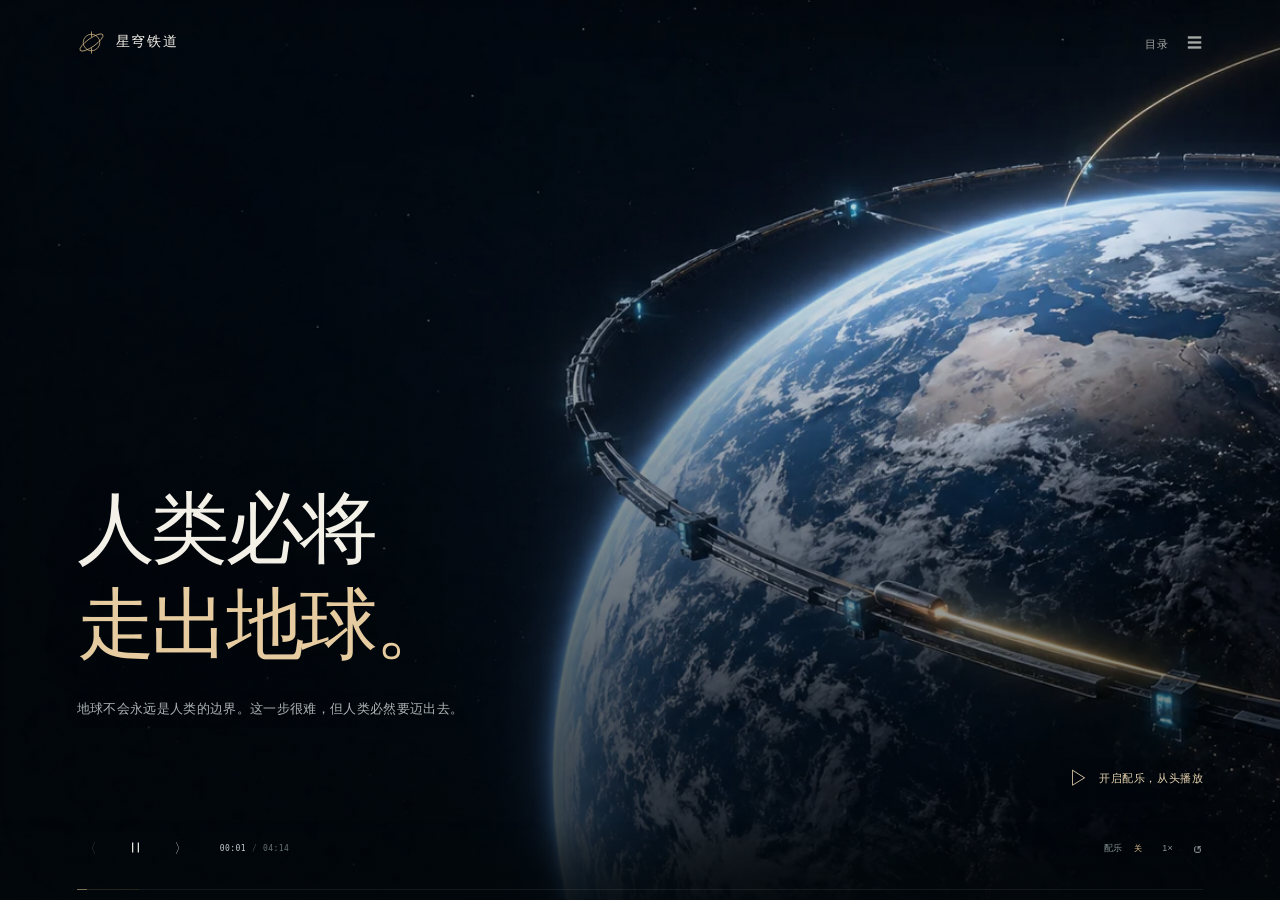
==== index.html @ 25dc505b "Publish Astral Rail 2222 cinematic presentation with synchronized score" ====
<!doctype html>
<html lang="zh-CN"><head>
<meta charset="UTF-8"><meta name="viewport" content="width=device-width,initial-scale=1.0,viewport-fit=cover"><meta name="theme-color" content="#03090f">
<meta name="description" content="星穹铁道，2222。自动播放的科幻融资路演：从文明的必然逻辑，到行星环轨、恒星港与地火干线。">
<meta property="og:title" content="星穹铁道 · 2222｜让星球成为车站"><meta property="og:image" content="assets/orbit-hero.webp">
<link rel="icon" type="image/svg+xml" href="assets/mark.svg"><link rel="stylesheet" href="cinema.css"><title>星穹铁道 · 2222 — 第一条路，总要由我们修起</title>
</head><body>
<canvas id="space" aria-hidden="true"></canvas>
<main id="film" aria-label="星穹铁道自动路演" tabindex="-1"><div id="scenes"></div><div id="diagram-stage" class="diagram-stage" aria-hidden="true"><canvas id="diagram"></canvas></div><div class="frame-vignette" aria-hidden="true"></div><div class="grain" aria-hidden="true"></div><div id="transition-flash" aria-hidden="true"></div><noscript><div class="noscript"><h1>人类必将走出地球。<br>接下来，必须修路。</h1><p>请启用JavaScript播放动态路演，或<a href="explore.html">进入探索版</a>。</p></div></noscript></main>
<header class="film-header"><a class="film-brand" href="#0" aria-label="重播星穹铁道路演"><svg viewBox="0 0 42 42" aria-hidden="true"><circle cx="21" cy="21" r="12"/><ellipse cx="21" cy="21" rx="20" ry="6" transform="rotate(-35 21 21)"/><path d="M21 5v8m0 16v8"/></svg><span>星穹铁道<small>ASTRAL RAIL INITIATIVE / 2222</small></span></a><div class="chapter-status"><span id="chapter-section">01 / 文明的必然</span><i></i><span id="scene-counter">01 / 18</span></div><div class="header-actions"><button id="chapters-open" aria-label="打开篇章目录" title="篇章目录">目录 <span>☰</span></button></div></header>
<aside class="scene-aside"><span id="scene-coordinate">EARTH / 2222</span><i></i><span>文明基础设施提案</span></aside>
<div id="playback-hint" class="playback-hint">自动播放中 <span>·</span> 空格暂停 <span>·</span> ← → 切换镜头</div>
<button id="music-start" class="music-start" aria-label="开启配乐并从头播放"><span aria-hidden="true">▷</span> 开启配乐，从头播放</button>
<footer class="player"><div id="film-timeline" class="film-timeline" role="group" aria-label="路演镜头进度"></div><div class="player-controls"><div class="transport-controls"><button id="previous" aria-label="上一幕" title="上一幕（←）">〈</button><button id="play-pause" aria-label="暂停" title="暂停（空格）"><svg viewBox="0 0 24 24" aria-hidden="true"><path d="M8 5v14M16 5v14"/></svg></button><button id="next" aria-label="下一幕" title="下一幕（→）">〉</button><span class="timecode"><b id="elapsed-time">00:00</b><i>/</i><span id="total-time">03:10</span></span></div><div class="player-title"><span id="scene-name">出发</span><small id="player-state">自动播放</small></div><div class="view-controls"><button id="sound-toggle" aria-pressed="false" aria-label="开启配乐">配乐 <span>关</span></button><button id="speed-toggle" aria-label="调整播放速度">1×</button><button id="replay" aria-label="从头播放" title="从头播放">↺</button></div></div></footer>
<dialog id="chapters-dialog" aria-labelledby="chapters-title"><div class="dialog-head"><span class="eyebrow">星穹铁道 · 2222</span><button class="close-dialog" data-close="chapters-dialog" aria-label="关闭篇章目录">×</button></div><h2 id="chapters-title">下一站，群星。</h2><div class="menu-utilities"><a href="principle.html" id="principle-link">原理演示 ↗</a><a href="explore.html" id="explore-link">项目与收益模型 ↗</a><button id="fullscreen" aria-label="全屏播放">全屏 ⛶</button></div><div id="chapter-grid"></div><p class="music-credit">配乐：<a href="https://www.scottbuckley.com.au/library/the-climb/" target="_blank" rel="noopener">The Climb — Scott Buckley</a><br>Released under <a href="https://creativecommons.org/licenses/by/4.0/" target="_blank" rel="noopener">CC-BY 4.0</a> · <a href="https://www.scottbuckley.com.au" target="_blank" rel="noopener">www.scottbuckley.com.au</a><br>为本片剪辑，含段落衔接、音量调整与淡入淡出。</p><p class="dialog-foot">空格暂停 · ← → 切幕 · 手机左右滑动</p></dialog>
<dialog id="invest-dialog" aria-labelledby="invest-title"><div class="dialog-head"><span class="eyebrow">EARTH—MARS / CAPITAL PROPOSAL</span><button class="close-dialog" data-close="invest-dialog" aria-label="关闭投资提案">×</button></div><h2 id="invest-title">一起修建<br>第一条地火干线。</h2><p>首轮1,200亿信用点，用于能量循环验证、可靠捕获与首段工程。这笔资金将推动第一条行星际铁路开工。</p><form id="invest-form"><label for="investor-name">投资方 / 产业伙伴</label><input id="investor-name" maxlength="60" placeholder="群星建设联合体" required><label for="investment-amount">拟参与金额 · 亿信用点</label><input id="investment-amount" type="number" min="1" max="1200" step="1" value="100" required><p class="share-note" id="investment-share">占首轮融资目标8.33%</p><button class="gold-button" type="submit">生成并下载投资提案 <span>↓</span></button><small id="proposal-status" role="status">提案由你保存，建设权益与出资安排留待共同商定。</small></form></dialog>
<p id="toast" class="toast" role="status"></p><script type="module" src="cinema.js"></script>
</body></html>
---- cinema.css ----
@charset "UTF-8";
:root{--black:#03090f;--white:#f4f1e8;--gold:#e6bd70;--cyan:#74e4eb;--muted:#a3b5c0;--safe:clamp(26px,6vw,100px);font-family:"Microsoft YaHei","PingFang SC","Noto Sans SC",sans-serif;color-scheme:dark;font-synthesis:none}*{box-sizing:border-box}html,body{margin:0;width:100%;height:100%;overflow:hidden;background:var(--black);color:var(--white)}body{overscroll-behavior:none}button,input{font:inherit}button,a{touch-action:manipulation;-webkit-tap-highlight-color:transparent}button{border:0;cursor:pointer;color:inherit}a{color:inherit;text-decoration:none}button:focus-visible,a:focus-visible,input:focus-visible{outline:2px solid var(--cyan);outline-offset:5px}button:disabled{opacity:.3;cursor:default}h1,h2,h3,p{margin:0}#film{position:fixed;inset:0;overflow:hidden;outline:none}#space{position:fixed;inset:0;width:100%;height:100%;z-index:0}
.scene{position:absolute;inset:0;overflow:hidden;opacity:0;visibility:hidden;transform:scale(1.025);filter:blur(6px);transition:opacity .85s ease,transform 1.2s cubic-bezier(.16,1,.3,1),filter .85s ease;isolation:isolate}.scene.active{opacity:1;visibility:visible;transform:none;filter:none;z-index:2}.scene.leaving{visibility:visible;opacity:0;transform:scale(.975);filter:blur(5px);z-index:1}.scene-bg{position:absolute;inset:-5%;width:110%;height:110%;object-fit:cover;object-position:var(--focus,center);transform:scale(calc(1.04 + var(--p,0)*.12)) translateX(calc(var(--p,0)*var(--pan,-2%)));z-index:-4;filter:brightness(var(--brightness,.85)) saturate(.85)}.scene-shade{position:absolute;inset:0;z-index:-3;background:linear-gradient(90deg,#03090ff0 0%,#03090fb8 33%,#03090f18 72%),linear-gradient(0deg,#03090ff2 0%,transparent 30%,transparent 65%,#03090fa0 100%)}.scene.centered .scene-shade{background:radial-gradient(ellipse at 50% 45%,#03090f66,#03090fe8)}.scene.technical .scene-shade{background:linear-gradient(90deg,#03090ffa 0%,#03090fdc 36%,#03090f88 75%),linear-gradient(0deg,#03090f 5%,transparent 40%)}.scene-content{position:absolute;left:var(--safe);right:var(--safe);top:50%;transform:translateY(-51%);z-index:3;max-width:1250px;pointer-events:none}.scene-content button,.scene-content a{pointer-events:auto}.scene .eyebrow{font-size:clamp(9px,.85vw,12px);letter-spacing:.2em;color:var(--gold);font-weight:600;display:flex;align-items:center;gap:12px;margin-bottom:28px}.eyebrow:before{content:"";width:26px;height:1px;background:var(--gold);display:inline-block}.scene h1{font-size:clamp(50px,6.7vw,108px);line-height:1.18;letter-spacing:-.06em;font-weight:650;text-shadow:0 4px 45px #0003}.scene h1 .line{display:block;transform:translateY(32px);opacity:0}.scene h1 em{font-style:normal;color:var(--gold)}.scene.active h1 .line{animation:line-in 1s cubic-bezier(.16,1,.3,1) both;animation-delay:calc(var(--i,0)*.19s + .12s)}.scene.active .eyebrow{animation:fade-in 1s ease both}.scene .body-copy{font-size:clamp(13px,1.25vw,18px);color:#c0cdd5;line-height:1.95;margin-top:28px;max-width:660px;opacity:0;transform:translateY(16px)}.scene.active .body-copy{animation:line-in 1s ease .55s both}.scene .scene-caption{position:absolute;left:var(--safe);bottom:160px;font-size:12px;line-height:1.8;color:#9cabb6;z-index:3;max-width:750px;letter-spacing:.02em}.scene.active .scene-caption{animation:fade-in 1s ease .9s both}.scene-caption strong{color:var(--gold);font-weight:500}.scene-large-index{position:absolute;right:var(--safe);top:44%;font:300 clamp(160px,25vw,390px)/1 Arial,sans-serif;letter-spacing:-.08em;color:#bce4e808;z-index:-1}.scene.centered .scene-content{max-width:none;text-align:center}.scene.centered .eyebrow{justify-content:center}.scene.centered .body-copy{margin-left:auto;margin-right:auto}.scene.centered .scene-caption{left:var(--safe);right:var(--safe);text-align:center;max-width:none}.scene.centered h1{font-size:clamp(45px,6.2vw,94px)}.scene.technical h1{font-size:clamp(42px,4.8vw,76px)}.scene.technical .scene-content{max-width:49%;top:46%}.scene.technical .body-copy{max-width:470px;font-size:clamp(12px,1.05vw,15px)}.scene.technical .scene-caption{max-width:43%;font-size:10px;bottom:170px}.scene.transport .scene-content{top:24%;transform:translateY(-30%);max-width:100%}.scene.transport h1{font-size:clamp(34px,4.4vw,66px)}.scene.transport .body-copy{margin-top:16px;font-size:13px}.scene.transport .scene-caption{bottom:150px;left:auto;right:var(--safe);font-size:10px;max-width:500px;text-align:right}
.diagram-stage{position:absolute;left:45%;top:18%;width:53%;height:66%;z-index:5;pointer-events:none;opacity:0;transition:opacity .7s}.diagram-stage.visible{opacity:1}.diagram-stage.transport-stage{left:8%;top:34%;width:84%;height:48%}.diagram-stage.network-stage{left:46%;top:22%;width:49%;height:57%}.diagram-stage canvas{width:100%;height:100%;display:block}.frame-vignette{position:absolute;inset:0;pointer-events:none;box-shadow:inset 0 0 160px 30px #01060b90;z-index:7}.grain{position:absolute;inset:-100%;width:300%;height:300%;opacity:.025;pointer-events:none;z-index:8;background-image:url("data:image/svg+xml,%3Csvg viewBox='0 0 160 160' xmlns='http://www.w3.org/2000/svg'%3E%3Cfilter id='n'%3E%3CfeTurbulence type='fractalNoise' baseFrequency='.9' numOctaves='3' stitchTiles='stitch'/%3E%3C/filter%3E%3Cpath filter='url(%23n)' opacity='.6' d='M0 0h160v160H0z'/%3E%3C/svg%3E");animation:grain-shift .35s steps(3) infinite}#transition-flash{position:absolute;inset:0;pointer-events:none;z-index:9;background:linear-gradient(110deg,transparent 30%,#7cdde90c 49%,#eac67d18 50%,transparent 68%);opacity:0}#transition-flash.flash{animation:sweep 1.1s ease-out}
.film-header{position:fixed;left:0;right:0;top:0;height:104px;padding:0 var(--safe);display:flex;justify-content:space-between;align-items:center;z-index:30;gap:30px;background:linear-gradient(#02070bb8,transparent)}.film-brand{display:flex;align-items:center;gap:13px;white-space:nowrap;letter-spacing:.18em;font-size:18px;font-weight:600}.film-brand svg{width:36px;height:36px;stroke:var(--gold);fill:none;stroke-width:1.2}.film-brand small{display:block;font-size:7px;font-weight:400;color:var(--muted);letter-spacing:.15em;margin-top:4px}.chapter-status{display:flex;gap:18px;align-items:center;font-size:9px;letter-spacing:.14em;color:var(--muted)}.chapter-status i{height:3px;width:3px;background:var(--gold);border-radius:50%}.chapter-status span:last-child{font-family:monospace;color:var(--gold);font-size:11px}.header-actions{display:flex;gap:18px;align-items:center}.header-actions a{font-size:10px;letter-spacing:.1em;color:#afc1cd;padding:10px 0}.header-actions a span{margin-left:10px;color:var(--gold)}.header-actions button{background:none;color:var(--muted);padding:7px;font-size:23px;line-height:1}.header-actions button:hover{color:var(--gold)}.scene-aside{position:fixed;right:27px;top:50%;transform:translateY(-50%);writing-mode:vertical-rl;display:flex;align-items:center;gap:18px;font-size:8px;letter-spacing:.2em;color:#6c8392;z-index:20}.scene-aside i{height:38px;width:1px;background:#395364}.playback-hint{position:fixed;bottom:145px;left:var(--safe);font-size:9px;letter-spacing:.08em;color:#8da0ae;z-index:20;transition:opacity .8s;pointer-events:none}.playback-hint span{padding:0 10px;color:#4a6374}.playback-hint.hide{opacity:0}.player{position:fixed;z-index:30;bottom:0;left:0;right:0;padding:42px var(--safe) 24px;background:linear-gradient(transparent,#02070bf5 45%)}.film-timeline{display:flex;gap:5px;height:18px;align-items:center}.film-timeline button{height:18px;padding:8px 0;flex:1;min-width:0;background:none;position:relative}.film-timeline button:before{content:"";position:absolute;height:2px;background:#6882903d;left:0;right:0;top:8px}.film-timeline button i{position:absolute;left:0;top:8px;height:2px;background:var(--gold);width:var(--fill,0%);box-shadow:0 0 8px #dfb86d20}.film-timeline button:hover:before{height:4px;top:7px;background:#dfb86d50}.film-timeline button[aria-current=true]:before{background:#dfb86d50}.player-controls{display:grid;grid-template-columns:1fr 1fr 1fr;align-items:center;gap:30px;margin-top:13px;min-height:36px}.transport-controls{display:flex;align-items:center;gap:18px}.transport-controls button{padding:5px;background:none;font-size:17px;font-weight:300;color:var(--muted);line-height:1}.transport-controls button:hover{color:var(--gold)}#play-pause{color:var(--white)}#play-pause svg{height:21px;width:21px;fill:none;stroke:currentColor;stroke-width:2.7}.timecode{font-size:10px;font-family:monospace;font-variant-numeric:tabular-nums;white-space:nowrap;letter-spacing:.05em;color:#738c9c;margin-left:7px}.timecode b{color:#c5d0d6;font-weight:400}.timecode i{font-style:normal;margin:0 10px;opacity:.6}.player-title{text-align:center;font-size:11px;letter-spacing:.08em;color:var(--white)}.player-title small{display:inline-block;margin-left:12px;color:var(--gold);font-size:8px;letter-spacing:.05em}.view-controls{display:flex;gap:22px;justify-content:flex-end;align-items:center}.view-controls button{font-size:10px;white-space:nowrap;background:none;color:#8fa5b3;padding:7px 0;letter-spacing:.05em}.view-controls button:hover{color:var(--gold)}#sound-toggle span{font-size:9px;color:var(--gold);margin-left:8px}#replay{font-size:21px;line-height:1;padding:0}
.metrics{display:flex;gap:50px;margin-top:40px;opacity:0}.scene.active .metrics{animation:line-in 1s ease .8s both}.metric{border-left:1px solid #b8d2dd35;padding-left:20px;min-width:125px}.metric strong{font:400 clamp(32px,4.5vw,65px)/1.2 Arial,sans-serif;letter-spacing:-.04em;color:var(--gold);white-space:nowrap}.metric strong small{font:400 12px "Microsoft YaHei",sans-serif;letter-spacing:0;color:var(--muted);margin-left:7px}.metric>span{font-size:10px;color:#a5b8c3;display:block;margin-top:12px;letter-spacing:.03em}.scene.centered .metrics{justify-content:center}.scene.financial .scene-content{top:39%;max-width:100%}.scene.financial h1{font-size:clamp(40px,5vw,76px)}.scene.financial .metrics{margin-top:38px}.scene.financial .metric strong{font-size:clamp(38px,5.2vw,78px)}.cash-chart{position:absolute;bottom:160px;right:var(--safe);left:var(--safe);height:24%;z-index:2;opacity:.8;pointer-events:none}.cash-chart svg{height:100%;width:100%;overflow:visible}.cash-trace{stroke-dasharray:2000;stroke-dashoffset:calc(2000*(1 - var(--chart-p,0)))}.funding-bars{position:absolute;top:32%;right:var(--safe);width:34%;z-index:3;display:grid;gap:26px}.funding-row{font-size:11px;color:#acc0cc;display:grid;grid-template-columns:1fr auto;gap:10px}.funding-row b{font-weight:400;color:var(--gold)}.funding-row i{grid-column:1/-1;height:3px;background:#b7cbd118;position:relative}.funding-row i:after{content:"";position:absolute;left:0;top:0;height:3px;width:calc(var(--allocation)*var(--bar-p,0)*2.5);background:linear-gradient(90deg,#9b824f,var(--gold));max-width:100%}.scene.capital .scene-content{max-width:53%}.scene.capital h1{font-size:clamp(36px,4.5vw,69px)}.scene.capital .metrics{gap:25px}.scene.capital .metric strong{font-size:44px}.scene.capital .metric{min-width:0;padding-left:15px}.scene.capital .metric>span{font-size:9px}.gold-button{display:inline-flex;align-items:center;justify-content:space-between;gap:50px;min-height:54px;padding:16px 24px;background:var(--gold);color:#101820;font-size:13px;font-weight:600;letter-spacing:.05em;border:1px solid var(--gold);transition:background .2s,transform .2s}.gold-button:hover{background:#f0d296;transform:translateY(-2px)}.gold-button span{font-size:20px}.scene.investment .scene-content{top:47%;max-width:100%}.scene.investment h1{font-size:clamp(45px,5.7vw,88px)}.scene.investment .metrics{margin:30px 0;gap:42px}.scene.investment .metric strong{font-size:44px}.scene.investment .body-copy{font-size:15px}.scene.investment .gold-button{margin-top:5px}.secondary-link{display:inline-block;margin-left:25px;font-size:11px;color:#a4bdcc;border-bottom:1px solid #a4bdcc50;padding-bottom:4px;pointer-events:auto}
.flow-line{display:flex;align-items:center;gap:25px;margin-top:35px;opacity:0}.scene.active .flow-line{animation:line-in .9s ease .8s both}.flow-line span{font-size:12px;letter-spacing:.08em;padding:12px 20px;border:1px solid #b3d3de2c;background:#0a1c2980;color:#cbd9df}.flow-line i{font-style:normal;color:var(--gold);font-size:20px}.speed-bands{position:absolute;right:var(--safe);top:28%;display:grid;gap:20px;z-index:4;width:33%}.speed-band{padding:20px;border-top:1px solid #8cb2be40;background:linear-gradient(90deg,#122a3c88,transparent);font:20px monospace;color:#7b99ab;transition:color .4s,border-color .4s;position:relative;overflow:hidden}.speed-band.active{color:var(--gold);border-color:var(--gold)}.speed-band small{font:9px "Microsoft YaHei",sans-serif;display:block;margin-top:8px;letter-spacing:.08em}.speed-band i{position:absolute;left:-80px;bottom:0;height:2px;width:70px;background:var(--gold);box-shadow:0 0 15px var(--gold)}.speed-band.active i{animation:band-cargo 1.5s linear infinite}.travel-profile{display:flex;gap:0;margin-top:35px;max-width:850px}.travel-profile div{padding:18px 35px 18px 0;border-top:1px solid #b7d4e238;flex:1}.travel-profile b{font:34px Arial,sans-serif;color:var(--gold);font-weight:400}.travel-profile span{font-size:11px;color:#9fb6c6;display:block;margin-top:9px}.scene.message .scene-content{max-width:1100px}.scene.message h1{font-size:clamp(44px,5.8vw,90px);line-height:1.4}.signal-indicator{position:absolute;right:var(--safe);top:24%;width:300px;height:300px;z-index:2;opacity:.45}.signal-indicator i{position:absolute;border:1px solid #74e4eb88;border-radius:50%;inset:0;animation:signal-ring 5s linear infinite}.signal-indicator i:nth-child(2){animation-delay:-1.6s}.signal-indicator i:nth-child(3){animation-delay:-3.3s}.signal-indicator span{position:absolute;left:50%;top:50%;transform:translate(-50%,-50%);font:10px monospace;letter-spacing:.15em;color:var(--cyan)}.scene.network .metrics{gap:25px}.scene.network .metric strong{font-size:42px}.fleet{position:absolute;left:54%;right:8%;top:30%;height:38%;z-index:2;perspective:600px;transform:rotate(-12deg)}.fleet i{position:absolute;left:-20%;top:calc(var(--row)*20%);width:100%;height:1px;background:linear-gradient(90deg,transparent,#74e4eb50,transparent)}.fleet i:after{content:"";position:absolute;width:24px;height:8px;background:#dfb86d;box-shadow:0 0 25px #dfb86d55;top:-4px;animation:fleet-flow calc(4s + var(--row)*.4s) linear infinite;animation-delay:calc(var(--row)*-.8s)}.big-word{position:absolute;right:var(--safe);bottom:22%;font-size:clamp(50px,9vw,150px);font-weight:500;color:#dfb86d10;line-height:1;letter-spacing:-.05em}.scene.energy .metrics{gap:35px}.scene.energy .metric strong{font-size:40px}.scene.energy .metric{min-width:0}.energy-bottom{margin-top:30px;font-size:11px;color:#9fb7c5;line-height:1.8}.energy-bottom b{color:var(--gold);font-weight:500}
dialog{width:min(760px,calc(100% - 40px));padding:36px 40px 30px;background:#0a1724f5;color:var(--white);border:1px solid #61706050;box-shadow:0 20px 120px #0007;max-height:calc(100svh - 60px);overflow:auto}dialog::backdrop{background:#01060ce0;backdrop-filter:blur(15px)}.dialog-head{display:flex;align-items:center;justify-content:space-between;gap:20px}.dialog-head .eyebrow{font-size:10px;letter-spacing:.14em;color:var(--gold)}.close-dialog{font-size:28px;font-weight:200;color:var(--muted);background:none;padding:0 6px;line-height:1}dialog h2{font-size:36px;line-height:1.45;font-weight:500;letter-spacing:-.04em;margin:22px 0 25px}#chapter-grid{display:grid;grid-template-columns:1fr 1fr;gap:7px}#chapter-grid button{text-align:left;background:#0e233280;border:1px solid #2c465533;padding:15px 16px;font-size:12px;display:flex;gap:15px;align-items:center;letter-spacing:.02em}#chapter-grid button span{font:10px monospace;color:var(--gold)}#chapter-grid button.active{border-color:var(--gold)}#chapter-grid button:hover{background:#dfb86d15}.dialog-foot{font-size:10px;color:#7e98a9;margin-top:22px}#invest-dialog{max-width:540px}#invest-dialog>p{font-size:13px;color:var(--muted);line-height:1.9}#invest-dialog label{display:block;font-size:11px;color:var(--muted);margin:22px 0 8px}#invest-dialog input{display:block;width:100%;padding:13px 14px;background:#07111b;border:1px solid #26414f;color:var(--white);font-size:14px;border-radius:0}#invest-dialog .share-note{font-size:10px;color:var(--gold);margin:10px 0 25px}#invest-dialog .gold-button{width:100%;margin-bottom:15px}#proposal-status{font-size:10px;color:var(--muted);display:block;text-align:center;line-height:1.8}.toast{position:fixed;left:50%;bottom:135px;transform:translate(-50%,15px);background:#e6bd70;color:#07121d;padding:12px 25px;font-size:12px;opacity:0;pointer-events:none;z-index:50;transition:.3s;max-width:90%;text-align:center}.toast.visible{opacity:1;transform:translate(-50%,0)}.paused .scene *,.paused .grain{animation-play-state:paused!important}.noscript{padding:200px 8vw;line-height:1.8}.noscript h1{font-size:50px}.noscript p{margin-top:30px}.noscript a{color:var(--gold)}
#film{overflow:clip}#scenes{position:absolute;inset:0;overflow:clip}
@keyframes line-in{from{opacity:0;transform:translateY(32px);filter:blur(5px)}to{opacity:1;transform:translateY(0);filter:none}}@keyframes fade-in{from{opacity:0}to{opacity:1}}@keyframes sweep{0%{opacity:0;transform:translateX(-50%)}30%{opacity:1}100%{opacity:0;transform:translateX(50%)}}@keyframes grain-shift{0%{transform:translate(0)}25%{transform:translate(2%,-3%)}50%{transform:translate(-2%,2%)}75%{transform:translate(3%,1%)}}@keyframes band-cargo{from{left:-80px}to{left:100%}}@keyframes signal-ring{0%{transform:scale(.05);opacity:0}20%{opacity:.8}100%{transform:scale(1.2);opacity:0}}@keyframes fleet-flow{from{left:0}to{left:110%}}
@media(max-width:1100px){.chapter-status{display:none}.film-header{height:85px}.scene h1{font-size:70px}.scene.technical h1{font-size:53px}.scene .body-copy{font-size:14px}.metrics{gap:25px}.metric{min-width:90px;padding-left:14px}.metric strong{font-size:45px}.metric>span{font-size:9px}.metric strong small{font-size:10px}.scene.capital .metrics{gap:20px}.scene.capital .metric strong{font-size:34px}.funding-bars{width:32%}.scene.financial .metric strong{font-size:55px}.player-controls{grid-template-columns:1.2fr .7fr 1fr;gap:20px}.player-title{font-size:10px}.player-title small{display:block;margin:5px 0 0}.view-controls{gap:18px}.transport-controls{gap:12px}.timecode{font-size:9px}.speed-bands{width:32%;right:6%;top:29%}.speed-band{font-size:17px;padding:16px}.scene-aside{right:12px;font-size:7px}.scene.investment .metric strong{font-size:39px}}
@media(max-width:700px){:root{--safe:25px}.film-header{height:81px;gap:16px;padding-top:env(safe-area-inset-top)}.film-brand{font-size:15px;gap:9px}.film-brand svg{width:30px;height:30px}.film-brand small{font-size:5px;letter-spacing:.11em}.header-actions{gap:13px}.header-actions a{font-size:8px;letter-spacing:0}.header-actions a span{margin-left:4px}.header-actions button{padding:3px;font-size:21px}#fullscreen,.scene-aside{display:none}.scene-bg{object-position:var(--mobile-focus,65% center);filter:brightness(.72) saturate(.8)}.scene-shade{background:linear-gradient(90deg,#03090fbc,#03090f18),linear-gradient(0deg,#03090ff2 0%,#03090f22 50%,#03090f77 100%)}.scene-content{top:44%;transform:translateY(-47%);max-width:none;right:25px}.scene .eyebrow{font-size:9px;letter-spacing:.12em;gap:10px;margin-bottom:25px}.eyebrow:before{width:19px}.scene h1{font-size:clamp(40px,11vw,68px);line-height:1.28;letter-spacing:-.06em}.scene .body-copy{font-size:12px;line-height:1.95;margin-top:25px;max-width:95%}.scene .scene-caption{font-size:10px;line-height:1.9;bottom:150px;right:25px;max-width:none}.scene-large-index{font-size:220px;top:50%;right:5%;color:#bce4e80b}.scene.centered h1{font-size:clamp(34px,9.2vw,53px);line-height:1.45}.scene.centered .scene-content{top:43%}.scene.centered .body-copy{max-width:100%}.scene.technical .scene-content{top:15%;transform:none;max-width:none;right:25px}.scene.technical h1{font-size:clamp(34px,9vw,50px);line-height:1.35}.scene.technical .eyebrow{margin-bottom:18px;font-size:8px}.scene.technical .body-copy{max-width:95%;font-size:11px;margin-top:16px}.scene.technical .scene-caption{bottom:137px;font-size:8px;max-width:none;right:25px;line-height:1.8}.diagram-stage{left:0;top:41%;width:100%;height:41%}.diagram-stage.transport-stage{left:2%;top:41%;width:96%;height:35%}.diagram-stage.network-stage{left:8%;top:51%;width:84%;height:27%}.scene.transport .scene-content{top:15%;transform:none;max-width:none}.scene.transport h1{font-size:clamp(33px,9vw,46px)}.scene.transport .body-copy{font-size:11px}.scene.transport .scene-caption{font-size:8px;text-align:left;bottom:143px;left:25px;right:25px;max-width:none}.flow-line{gap:12px;margin-top:28px;flex-wrap:wrap}.flow-line span{font-size:10px;padding:9px 14px}.flow-line i{font-size:15px}.speed-bands{top:52%;width:auto;left:25px;right:25px;gap:7px}.speed-band{font-size:15px;padding:11px 15px}.speed-band small{font-size:8px;margin-top:5px;display:inline;margin-left:10px}.scene.bands .scene-content{top:18%;max-width:none;transform:none}.scene.bands h1{font-size:37px}.scene.bands .body-copy{font-size:11px}.scene.bands .scene-caption{bottom:139px;font-size:8px}.metrics{gap:18px;margin-top:30px;flex-wrap:wrap}.metric{min-width:65px;padding-left:12px}.metric strong{font-size:38px}.metric strong small{font-size:9px;display:block;margin:8px 0 0;line-height:1.2}.metric>span{font-size:9px;margin-top:10px;line-height:1.6}.scene.energy .metrics{gap:18px;margin-top:20px}.scene.energy .metric strong{font-size:30px}.scene.energy .metric strong small{display:inline;margin-left:5px;font-size:9px}.scene.energy .metric>span{font-size:8px;margin-top:5px}.scene.energy .body-copy{font-size:10px;margin-top:12px}.scene.energy .energy-bottom{font-size:9px;margin-top:14px}.scene.energy .scene-content{top:14%}.scene.energy h1{font-size:33px}.scene.message .scene-content{top:44%}.scene.message h1{font-size:clamp(32px,9.4vw,55px);line-height:1.5}.scene.message .body-copy{font-size:12px}.signal-indicator{width:220px;height:220px;top:12%;right:-60px;opacity:.25}.signal-indicator span{font-size:8px}.scene.network .scene-content{top:15%;transform:none;max-width:none}.scene.network h1{font-size:32px;line-height:1.38}.scene.network .body-copy{font-size:10px;margin-top:14px}.scene.network .metrics{gap:20px;margin-top:20px}.scene.network .metric strong{font-size:31px}.scene.network .metric>span{font-size:8px}.scene.network .scene-caption{font-size:8px}.scene.financial .scene-content{top:16%;transform:none;max-width:none}.scene.financial h1{font-size:34px;line-height:1.4}.scene.financial .body-copy{font-size:11px;max-width:100%}.scene.financial .metrics{margin-top:25px;gap:20px;display:grid;grid-template-columns:1fr 1fr}.scene.financial .metric strong{font-size:35px}.scene.financial .metric:last-child{grid-column:1/-1}.scene.financial .metric strong small{display:inline;font-size:9px}.scene.financial .metric>span{margin-top:5px;font-size:8px}.cash-chart{height:17%;bottom:156px;opacity:.7}.scene.financial .scene-caption{font-size:8px;bottom:133px}.scene.capital .scene-content{top:14%;transform:none;max-width:none}.scene.capital h1{font-size:34px;line-height:1.4}.scene.capital .body-copy{font-size:10px;margin-top:15px}.scene.capital .metrics{margin-top:18px;gap:19px}.scene.capital .metric strong{font-size:29px}.scene.capital .metric strong small{font-size:8px}.scene.capital .metric>span{font-size:8px;max-width:70px}.funding-bars{top:57%;left:25px;right:25px;width:auto;gap:15px;grid-template-columns:1fr 1fr;column-gap:25px}.funding-row{font-size:9px;gap:7px}.funding-row i,.funding-row i:after{height:2px}.scene.capital .scene-caption{font-size:8px;bottom:139px}.scene.investment .scene-content{top:15%;transform:none;max-width:none}.scene.investment h1{font-size:39px;line-height:1.35}.scene.investment .body-copy{font-size:11px;margin-top:20px}.scene.investment .metrics{margin:27px 0 30px;gap:20px;flex-wrap:nowrap}.scene.investment .metric{min-width:0;padding-left:10px}.scene.investment .metric strong{font-size:31px}.scene.investment .metric strong small{font-size:8px}.scene.investment .metric>span{font-size:8px}.scene.investment .gold-button{width:100%;font-size:12px;min-height:50px;padding:13px 18px;margin-top:0}.secondary-link{font-size:10px;margin:18px 0 0}.scene.investment .scene-caption{font-size:9px;bottom:147px}.fleet{left:10%;right:0;top:60%;height:20%;opacity:.6}.big-word{bottom:26%;font-size:65px;right:25px}.travel-profile{margin-top:25px;gap:15px}.travel-profile div{padding:15px 0}.travel-profile b{font-size:28px}.travel-profile span{font-size:9px;line-height:1.7}.playback-hint{left:25px;bottom:134px;font-size:8px;letter-spacing:0}.playback-hint span{padding:0 6px}.player{padding:32px 25px max(17px,env(safe-area-inset-bottom));min-height:114px}.film-timeline{gap:3px;height:17px}.player-controls{display:flex;justify-content:space-between;gap:15px;margin-top:11px}.transport-controls{gap:12px}.transport-controls button{font-size:16px;padding:4px}.timecode{font-size:8px;margin-left:0;letter-spacing:0}.timecode i{margin:0 6px}#play-pause svg{width:18px;height:18px}.player-title{display:none}.view-controls{gap:16px}.view-controls button{font-size:9px}#sound-toggle{font-size:0}#sound-toggle:before{content:"♪";font-size:18px}#sound-toggle span{font-size:8px;margin-left:5px}#replay{font-size:19px}.frame-vignette{box-shadow:inset 0 0 70px 15px #01060b50}dialog{padding:25px 22px;max-height:calc(100svh - 35px);width:calc(100% - 28px)}dialog h2{font-size:29px;margin:22px 0}.dialog-head .eyebrow{font-size:8px}.dialog-foot{font-size:9px;line-height:1.8}#chapter-grid{gap:5px}#chapter-grid button{padding:11px 9px;font-size:10px;gap:8px}#chapter-grid button span{font-size:8px}#invest-dialog>p{font-size:12px}#invest-dialog label{font-size:10px}.gold-button{font-size:12px;gap:20px}.toast{bottom:135px;font-size:10px;min-width:270px;line-height:1.8;padding:12px 18px}}
@media(max-height:700px) and (min-width:701px){.film-header{height:75px}.scene h1{font-size:68px}.scene.technical h1{font-size:46px}.scene .body-copy{font-size:12px;margin-top:19px}.scene .eyebrow{margin-bottom:20px}.scene-content{top:46%}.scene .scene-caption{bottom:135px;font-size:10px}.metrics{margin-top:22px}.metric strong{font-size:42px}.metric>span{margin-top:7px}.player{padding-top:25px;padding-bottom:18px}.playback-hint{bottom:123px}.scene.financial .scene-content{top:37%}.scene.financial h1{font-size:49px}.scene.financial .metric strong{font-size:45px}.scene.financial .metrics{margin-top:20px}.scene.capital h1{font-size:49px}.scene.capital .metrics{margin-top:20px}.scene.investment h1{font-size:55px}.scene.investment .metrics{margin:20px 0}.scene.investment .metric strong{font-size:33px}.scene.investment .body-copy{font-size:12px}.scene.investment .gold-button{min-height:44px;padding:10px 20px}.cash-chart{bottom:139px;height:22%}}
@media(max-height:730px) and (max-width:700px){.scene h1{font-size:40px}.scene-content{top:43%}.scene .eyebrow{margin-bottom:18px}.scene .body-copy{font-size:11px;margin-top:18px}.scene.technical .scene-content{top:15%}.scene.technical h1{font-size:31px}.scene.technical .body-copy{font-size:10px;margin-top:12px}.scene .scene-caption,.scene.technical .scene-caption{bottom:129px}.scene.investment .scene-content{top:14%}.scene.investment h1{font-size:32px}.scene.investment .eyebrow{margin-bottom:15px}.scene.investment .body-copy{font-size:10px;margin-top:14px}.scene.investment .metrics{margin:18px 0 22px}.scene.investment .metric strong{font-size:27px}.scene.investment .metric>span{font-size:7px}.scene.investment .gold-button{font-size:11px;min-height:45px;padding:9px 15px}.scene.investment .scene-caption{bottom:125px;font-size:8px}.scene.financial h1{font-size:30px}.scene.financial .metrics{gap:15px;margin-top:20px}.scene.financial .metric strong{font-size:29px}.scene.financial .scene-caption{bottom:121px}.scene.capital h1{font-size:30px}.scene.capital .metrics{gap:15px}.scene.capital .metric strong{font-size:25px}.funding-bars{top:58%;gap:12px}.funding-row{font-size:8px}.scene.network h1{font-size:28px}.scene.network .metrics{margin-top:15px}.scene.message h1{font-size:31px}.scene.energy .scene-content{top:14%}.scene.energy h1{font-size:29px}.scene.energy .metrics{margin-top:15px}.scene.energy .metric strong{font-size:27px}.scene.bands h1{font-size:31px}}
.scene{overflow:clip}
@media(min-width:701px){.cash-chart{bottom:190px;height:20%}.scene.financial .scene-caption{bottom:141px}}
@media(max-width:700px){.cash-chart{bottom:180px;height:16%}.scene.financial .scene-caption{bottom:133px}.scene.transport h1 em{display:block}}
@media(max-width:360px){.scene.investment h1{font-size:30px}}
.paused .scene.active h1 .line,.paused .scene.active .body-copy,.paused .scene.active .metrics,.paused .scene.active .eyebrow,.paused .scene.active .flow-line,.paused .scene.active .scene-caption{animation:none;opacity:1;transform:none;filter:none}
@media(prefers-reduced-motion:reduce){.scene{transition:opacity .3s;transform:none;filter:none}.scene.leaving{transform:none;filter:none}.scene.active h1 .line,.scene.active .body-copy,.scene.active .metrics,.scene.active .eyebrow,.scene.active .flow-line,.scene.active .scene-caption{animation:none;opacity:1;transform:none}.grain,.signal-indicator i,.fleet i:after,.speed-band.active i{animation:none}.grain{opacity:.012}}
.principle-embed{position:absolute;top:var(--principle-top,104px);bottom:var(--principle-bottom,130px);left:0;right:0;z-index:6;background:var(--black);pointer-events:none}.principle-embed iframe{display:block;width:100%;height:100%;border:0;background:var(--black)}.principle-active .scene-aside,.principle-active .frame-vignette,.principle-active .grain,.principle-active .playback-hint{display:none}.header-actions{flex-shrink:0}.header-actions a{white-space:nowrap}.header-actions #principle-link{color:var(--gold)}
@media(max-width:700px){.header-actions{gap:10px}.header-actions #principle-link{font-size:8px}.principle-embed{top:var(--principle-top,81px);bottom:var(--principle-bottom,114px)}}
@media(max-width:360px){.film-header{gap:10px}.film-brand{font-size:13px;gap:6px}.film-brand svg{width:26px;height:26px}.header-actions{gap:8px}.header-actions a span{margin-left:3px}}
/* Let the film lead. Supporting controls appear only on interaction. */
:root{--safe:clamp(28px,6vw,110px);--gold:#e4c58e}
.film-header{height:84px;background:none;padding:0 var(--safe);pointer-events:none}
.film-brand,.header-actions{pointer-events:auto}.film-brand{font-size:14px;font-weight:500;letter-spacing:.12em;gap:10px}.film-brand svg{width:29px;height:29px;stroke-width:1}.film-brand small,.chapter-status,.scene-aside,.playback-hint,.scene-large-index,.big-word{display:none!important}
.header-actions #chapters-open{font-size:11px;letter-spacing:.1em;color:#e0e3ddbb;font-weight:400;background:none;padding:12px 0 12px 16px}.header-actions #chapters-open span{display:inline-block;margin-left:14px;font-size:15px;font-weight:300}
.scene .eyebrow,.scene .scene-caption,.flow-line{display:none!important}
.scene-bg{filter:brightness(.97) saturate(.9);transform:scale(calc(1.025 + var(--p,0)*.095)) translateX(calc(var(--p,0)*var(--pan,-1.5%)))}
.scene-shade{background:linear-gradient(90deg,#02070ba0,transparent 78%),linear-gradient(0deg,#02070bbc,transparent 65%,#02070b18)}
.scene.technical .scene-shade{background:linear-gradient(90deg,#02080bd9 0%,#02080b66 45%,transparent 82%),linear-gradient(0deg,#02080b99,transparent 60%)}
.scene h1{font-size:clamp(48px,6.1vw,94px);line-height:1.23;font-weight:500;letter-spacing:-.045em;text-shadow:0 3px 40px #0007}
.scene h1 em{color:#e6cca0}.scene-content{top:auto;bottom:20%;transform:none;max-width:1150px}
.scene .body-copy{font-size:clamp(12px,1.02vw,16px);line-height:1.8;color:#e0e6e6c4;margin-top:24px;max-width:780px;letter-spacing:.025em;text-shadow:0 2px 12px #0009}
.scene.technical .scene-content{top:29%;bottom:auto;transform:none;max-width:47%}.scene.technical h1{font-size:clamp(40px,4.5vw,70px)}.scene.technical .body-copy{font-size:13px;line-height:1.9;max-width:440px}
.scene[data-scene='2'] .scene-bg{filter:brightness(.48) saturate(.6)}.fleet{opacity:.45;left:50%;top:19%;right:0;transform:rotate(-18deg)}
.scene[data-scene='9'] .scene-content{bottom:16%}.scene[data-scene='9'] h1{font-size:clamp(45px,5.4vw,82px)}
.scene.message .scene-content{top:auto;bottom:24%;max-width:1170px}.scene.message h1{font-size:clamp(40px,5.5vw,82px)}.signal-indicator{opacity:.4}
.metrics{gap:38px;margin-top:28px}.metric{border:0;padding-left:0;min-width:0}.metric strong{font-size:54px;font-weight:300;color:#ead3ad;letter-spacing:-.06em}.metric strong small{font-size:10px;color:#d5deddad;margin-left:8px;letter-spacing:.02em}.metric>span{font-size:10px;color:#c7d4d6a8;line-height:1.6;margin-top:8px}
.scene.network .metrics .metric:last-child{display:none}.scene.network h1{font-size:clamp(37px,4vw,62px)}.scene.network .metric strong{font-size:60px}.scene.network .scene-content{top:24%}
.scene.transport .scene-content{top:18%;bottom:auto;transform:none;max-width:none}.scene.transport h1{font-size:clamp(37px,4.8vw,74px)}.scene.transport .body-copy{font-size:13px;margin-top:18px}
.diagram-stage{left:47%;top:18%;height:69%;width:51%}.diagram-stage.transport-stage{top:34%;height:52%;left:9%;width:82%}.diagram-stage.network-stage{left:43%;width:53%;top:25%;height:55%}
.speed-bands{gap:0;top:39%;width:31%}.speed-band{border:0;background:none;padding:0;font:26px/1.5 monospace;color:#e8d0a7;display:none}.speed-band.active{display:block}.speed-band small{font-size:10px;color:#b3cad0;margin-top:14px;line-height:1.8}.speed-band i{position:relative;display:block;height:1px;width:100%;left:0;margin-top:24px;opacity:.7}.speed-band.active i{animation:none}
.travel-profile{border:0;max-width:300px;margin-top:25px}.travel-profile div{display:none;border:0;padding:0}.travel-profile div:last-child{display:block}.travel-profile b{font:300 58px/1 Arial,sans-serif;color:#e9cfa2}.travel-profile span{font-size:10px;color:#d2dfdfb8;margin-top:10px}
.scene[data-scene='14'] .metrics .metric:nth-child(2){display:none}.scene[data-scene='14'] .metric strong{font-size:50px}.scene[data-scene='14'] .scene-content{bottom:18%}
.scene.financial .scene-content{top:24%;bottom:auto;max-width:none}.scene.financial h1{font-size:clamp(42px,5.1vw,76px)}.scene.financial .metrics{margin-top:35px;gap:50px}.scene.financial .metric strong{font-size:62px}.scene.financial .metrics .metric:last-child{display:none}.cash-chart{height:20%;bottom:16%;opacity:.7}
.scene.financial .scene-shade{background:linear-gradient(90deg,#02080bd9,#02080b88 55%,#02080b33),linear-gradient(0deg,#02080bf0,transparent 70%)}
.scene.capital .scene-content{top:auto;bottom:20%;max-width:100%}.scene.capital h1{font-size:clamp(40px,5.2vw,80px)}.scene.capital .metrics{margin-top:30px}.scene.capital .metric strong{font-size:58px}.scene.capital .metrics .metric:not(:first-child),.funding-bars{display:none}
.scene.investment .scene-content{top:auto;bottom:17%;max-width:1150px}.scene.investment h1{font-size:clamp(40px,5.4vw,84px)}.scene.investment .body-copy{font-size:14px}.scene.investment .metrics{margin:27px 0 24px}.scene.investment .metric strong{font-size:46px}.scene.investment .metrics .metric:not(:first-child){display:none}.scene.investment .metric>span{margin-top:6px;font-size:10px}.scene.investment .metric strong small{display:inline;margin-left:8px;font-size:11px}
.scene.investment .gold-button{border:1px solid #e5c99b66;background:#e8c994;color:#111923;padding:14px 24px;border-radius:1px;min-height:50px;font-weight:500;font-size:12px;gap:46px}.scene.investment .gold-button:hover{background:#f4ddba}.secondary-link{display:none}
.frame-vignette{box-shadow:inset 0 0 100px #01060b4d}.grain{opacity:.012}
.player{height:78px;min-height:0;padding:0 var(--safe) 16px;background:linear-gradient(transparent,#02080b99);pointer-events:none}
.film-timeline{position:absolute;bottom:9px;left:var(--safe);right:var(--safe);height:2px;gap:0;pointer-events:none;opacity:.55}.film-timeline button{height:2px;padding:0}.film-timeline button:before,.film-timeline button i{top:0;height:1px}.film-timeline button:before{background:#c6d5d329}.film-timeline button i{box-shadow:none;background:#e0c595}.film-timeline button:hover:before{height:1px;top:0}
.player-controls{display:flex;align-items:center;justify-content:space-between;height:52px;margin:0;min-height:0;opacity:0;visibility:hidden;transform:translateY(5px);transition:opacity .45s,transform .45s,visibility .45s;pointer-events:none}
.controls-visible .player-controls,.player:focus-within .player-controls,.paused .player-controls{opacity:1;visibility:visible;transform:none;pointer-events:auto}
.controls-visible .film-timeline,.player:focus-within .film-timeline{height:14px;bottom:2px;pointer-events:auto}.controls-visible .film-timeline button,.player:focus-within .film-timeline button{height:14px;padding:6px 0}.controls-visible .film-timeline button:before,.controls-visible .film-timeline button i,.player:focus-within .film-timeline button:before,.player:focus-within .film-timeline button i{top:6px}
.transport-controls{gap:19px}.transport-controls button{font-size:14px;min-height:36px;min-width:26px;color:#e0e7e4b0}.timecode{font-size:8px;color:#c1d0d188}.timecode i{margin:0 6px}#play-pause svg{width:17px;height:17px;stroke-width:1.7}.player-title{display:none!important}.view-controls{gap:20px}.view-controls button{font-size:9px;color:#c9dad6ab}#replay{font-size:18px}#sound-toggle span{font-size:8px}#sound-toggle{font-size:9px}#sound-toggle:before{display:none}
.menu-utilities{display:flex;gap:24px;align-items:center;margin:0 0 26px;flex-wrap:wrap}.menu-utilities a,.menu-utilities button{background:none;padding:0;font-size:11px;color:#d8c6a5;border:0}.menu-utilities #fullscreen{display:inline-block;font-size:11px}
#chapters-dialog{background:#071018f5;border:0;box-shadow:0 30px 140px #000a;padding:38px 44px}#chapter-grid button{background:none;border:0;border-bottom:1px solid #d2dbd212;padding:14px 2px;gap:13px;color:#b0c2c6;font-size:11px}#chapter-grid button.active{color:#e5c697;border-color:#e5c69766}#chapter-grid button:hover{color:#fff;background:none}#chapter-grid button span{font-size:9px;color:#bba67f99}#chapters-dialog h2{font-size:37px}.dialog-head .eyebrow:before{display:none}
.principle-embed{top:var(--principle-top,84px);bottom:var(--principle-bottom,78px)}
@media(max-width:700px){
 :root{--safe:25px}.film-header{height:69px}.film-brand{font-size:12px;gap:9px}.film-brand svg{width:26px;height:26px}.header-actions #chapters-open{font-size:10px;letter-spacing:.04em}.header-actions #chapters-open span{font-size:14px;margin-left:8px}
 .scene-bg{filter:brightness(.87) saturate(.9);object-position:var(--mobile-focus,65% center)}.scene-shade{background:linear-gradient(90deg,#02080b77,transparent),linear-gradient(0deg,#02080bd4,transparent 85%)}
 .scene-content{top:auto;bottom:24%;transform:none;right:25px;max-width:none}.scene h1{font-size:clamp(36px,10.1vw,60px);font-weight:500;line-height:1.3;letter-spacing:-.05em}.scene .body-copy{font-size:11px;line-height:1.9;margin-top:21px;max-width:100%;color:#d4e1e0c9}
 .scene.technical .scene-content{top:17%;bottom:auto;max-width:none;right:25px;transform:none}.scene.technical h1{font-size:clamp(32px,8.9vw,46px)}.scene.technical .body-copy{font-size:10px;margin-top:18px}
 .diagram-stage{top:38%;left:0;width:100%;height:49%}.diagram-stage.transport-stage{top:35%;height:49%;left:2%;width:96%}.diagram-stage.network-stage{left:4%;width:92%;height:39%;top:48%}
 .scene.transport .scene-content{top:16%;bottom:auto}.scene.transport h1{font-size:34px;line-height:1.35}.scene.transport .body-copy{font-size:11px;margin-top:18px}
 .scene.bands .scene-content{top:21%;bottom:auto}.scene.bands h1{font-size:37px}.speed-bands{top:55%;left:25px;right:25px;width:auto}.speed-band{font-size:23px}.speed-band small{display:block;margin:13px 0 0;font-size:9px}.speed-band i{margin-top:23px}
 .scene[data-scene='9'] .scene-content{bottom:22%}.scene[data-scene='9'] h1{font-size:35px;line-height:1.38}.scene.message .scene-content{top:auto;bottom:31%}.scene.message h1{font-size:31px;line-height:1.6}.scene.message .body-copy{font-size:10px}
 .travel-profile{margin-top:26px}.travel-profile b{font-size:48px}.travel-profile span{font-size:9px}
 .metrics{flex-wrap:nowrap;gap:30px;margin-top:27px}.metric strong{font-size:38px}.metric strong small{display:block;font-size:8px;margin:7px 0 0}.metric>span{font-size:8px;margin-top:7px}
 .scene.network .scene-content{top:16%;bottom:auto}.scene.network h1{font-size:30px;line-height:1.4}.scene.network .body-copy{font-size:10px;margin-top:17px}.scene.network .metrics{margin-top:22px}.scene.network .metric strong{font-size:43px}.scene.network .metric strong small{display:inline;margin-left:7px;font-size:11px}
 .scene[data-scene='14'] .scene-content{bottom:24%}.scene[data-scene='14'] .metric strong{font-size:37px}.scene[data-scene='14'] h1{font-size:37px}
 .scene.financial .scene-content{top:17%;bottom:auto}.scene.financial h1{font-size:33px;line-height:1.4}.scene.financial .body-copy{font-size:10px}.scene.financial .metrics{display:flex;gap:33px;margin-top:30px}.scene.financial .metric strong{font-size:34px}.scene.financial .metric strong small{display:block;font-size:8px;margin:8px 0 0}.scene.financial .metric>span{font-size:8px}.cash-chart{bottom:20%;height:23%}
 .scene.capital .scene-content{top:auto;bottom:23%;max-width:none}.scene.capital h1{font-size:34px;line-height:1.4}.scene.capital .body-copy{font-size:11px}.scene.capital .metrics{margin-top:26px}.scene.capital .metric strong{font-size:48px}.scene.capital .metric strong small{display:inline;font-size:10px;margin-left:9px}.scene.capital .metric>span{max-width:none;font-size:9px}
 .scene.investment .scene-content{top:auto;bottom:18%;max-width:none}.scene.investment h1{font-size:35px;line-height:1.45}.scene.investment .body-copy{font-size:11px;line-height:1.8;margin-top:21px}.scene.investment .metrics{margin:26px 0}.scene.investment .metric strong{font-size:40px}.scene.investment .metric strong small{font-size:10px;display:inline;margin-left:9px}.scene.investment .metric>span{font-size:9px;margin-top:8px}.scene.investment .gold-button{width:auto;min-height:47px;padding:12px 20px;font-size:11px;gap:28px}
 .player{height:67px;min-height:0;padding:0 25px 14px;background:linear-gradient(transparent,#02080b88)}.player-controls{height:48px;gap:12px;margin:0;justify-content:space-between}.film-timeline{bottom:10px}.transport-controls{gap:12px}.transport-controls button{min-width:22px;font-size:13px}.timecode{font-size:7px}.timecode i{margin:0 4px}.view-controls{gap:14px}.view-controls button,#sound-toggle{font-size:8px}#replay{font-size:17px}#sound-toggle span{font-size:7px;margin-left:5px}
 #chapters-dialog{padding:27px 24px}.menu-utilities{gap:17px;margin-bottom:21px}.menu-utilities a,.menu-utilities button{font-size:10px}#chapter-grid{gap:0 15px}#chapter-grid button{font-size:10px;padding:13px 0;gap:7px}#chapter-grid button span{font-size:8px}#chapters-dialog h2{font-size:30px}.dialog-foot{font-size:8px}
}
@media(max-width:360px){.scene h1{font-size:34px}.scene[data-scene='9'] h1{font-size:30px}.scene.investment h1{font-size:29px}.scene.investment .scene-content{bottom:18%}.scene.financial h1{font-size:29px}.scene.financial .metrics{gap:24px}.scene.financial .metric strong{font-size:30px}.scene.capital h1{font-size:30px}.scene.message h1{font-size:27px}.scene.network h1{font-size:27px}.scene.transport h1{font-size:29px}.view-controls{gap:10px}.timecode{display:none}}
/* One sustained memory, entered only after the future-facing argument is complete. */
.logic-story>.scene-content{display:none!important}
.story-visuals,.story-titles,.story-visual{position:absolute;inset:0;pointer-events:none}
.story-visuals{z-index:0;overflow:clip}.story-titles{z-index:3}
.story-visual{opacity:var(--shot-alpha,0);overflow:clip}
.story-bg{position:absolute;inset:-4%;width:108%;height:108%;object-fit:cover;object-position:center;filter:brightness(.94) saturate(.8);transform:scale(calc(1.025 + var(--shot-p,0)*.08)) translateX(calc(var(--shot-p,0)*-1%))}
.story-shade{position:absolute;inset:0;background:linear-gradient(90deg,#03090fa0,transparent 78%),linear-gradient(0deg,#03090fbd,transparent 78%,#03090f22)}
.story-visual.past .story-shade{background:linear-gradient(90deg,#130c0890,transparent 78%),linear-gradient(0deg,#100d0abd,transparent 80%,#080c0e22)}
.story-visual.bridge .story-bg{filter:brightness(.48) saturate(.6)}
.story-copy{position:absolute;left:var(--safe);right:var(--safe);bottom:20%;max-width:1150px;opacity:var(--copy-alpha,0);transform:translateY(calc((1 - var(--copy-alpha,0))*8px));pointer-events:none}
.story-copy h2{font-size:clamp(48px,6.1vw,94px);line-height:1.23;letter-spacing:-.045em;font-weight:500;text-shadow:0 3px 40px #0007;margin:0;color:#f2efe6}
.story-copy h2 span{display:block}.story-copy h2 em{font-style:normal;color:#e6cca0}
.story-copy p{font-size:clamp(12px,1.02vw,16px);line-height:1.8;color:#e0e6e6c4;margin:24px 0 0;letter-spacing:.025em;text-shadow:0 2px 12px #0009;max-width:780px}
.story-copy.bridge{bottom:24%}.story-copy.bridge h2{font-size:clamp(42px,5.2vw,80px)}
.story-copy.past h2 em{color:#e6bc82}.story-copy.past p{color:#ede0cec9}
@media(max-width:700px){.story-bg{object-position:80% center;filter:brightness(.87) saturate(.8)}.story-visual.past .story-bg{object-position:94% center}.story-shade{background:linear-gradient(90deg,#03090f66,transparent),linear-gradient(0deg,#03090fd9,transparent 90%)}.story-visual.past .story-shade{background:linear-gradient(90deg,#130c0866,transparent),linear-gradient(0deg,#100d0bd9,transparent 90%)}.story-copy{bottom:18%;max-width:none;right:25px}.story-copy h2{font-size:clamp(36px,10.1vw,60px);line-height:1.3;letter-spacing:-.05em}.story-copy p{font-size:11px;line-height:1.9;margin-top:21px;max-width:100%}.story-copy.bridge{bottom:25%}.story-copy.bridge h2{font-size:clamp(32px,9.2vw,55px)}}
@media(max-width:360px){.story-copy h2{font-size:34px}.story-copy p{font-size:10px}.story-copy.rail h2{font-size:32px}}
@media(max-width:700px){.story-visual.ship .story-bg{object-position:100% center;transform:scale(calc(1 + var(--shot-p,0)*.035))}}
.fleet{display:none!important}.scene[data-scene="4"] .scene-shade{background:linear-gradient(90deg,#03090fbb,transparent 65%)}.scene[data-scene="7"] .scene-shade{background:radial-gradient(ellipse at 50% 50%,#0b223322,transparent 70%)}
@media(max-width:360px){.scene[data-scene="14"] h1{font-size:30px}}
.music-start{position:fixed;right:var(--safe);bottom:98px;z-index:31;background:none;padding:10px 0;color:#e7d4b1;font-size:11px;letter-spacing:.05em;text-shadow:0 2px 16px #000;display:flex;align-items:center;gap:10px;transition:color .2s}
.music-start span{font-size:20px}.music-start:hover{color:#fff}.music-start[hidden]{display:none}
.music-credit{font-size:10px;line-height:1.9;margin-top:26px;color:#9aacae}.music-credit a{color:#d1b98e}.music-credit a:hover{color:#fff}
@media(max-width:700px){.music-start{font-size:10px;bottom:72px}.music-start span{font-size:17px}.music-credit{font-size:9px}}
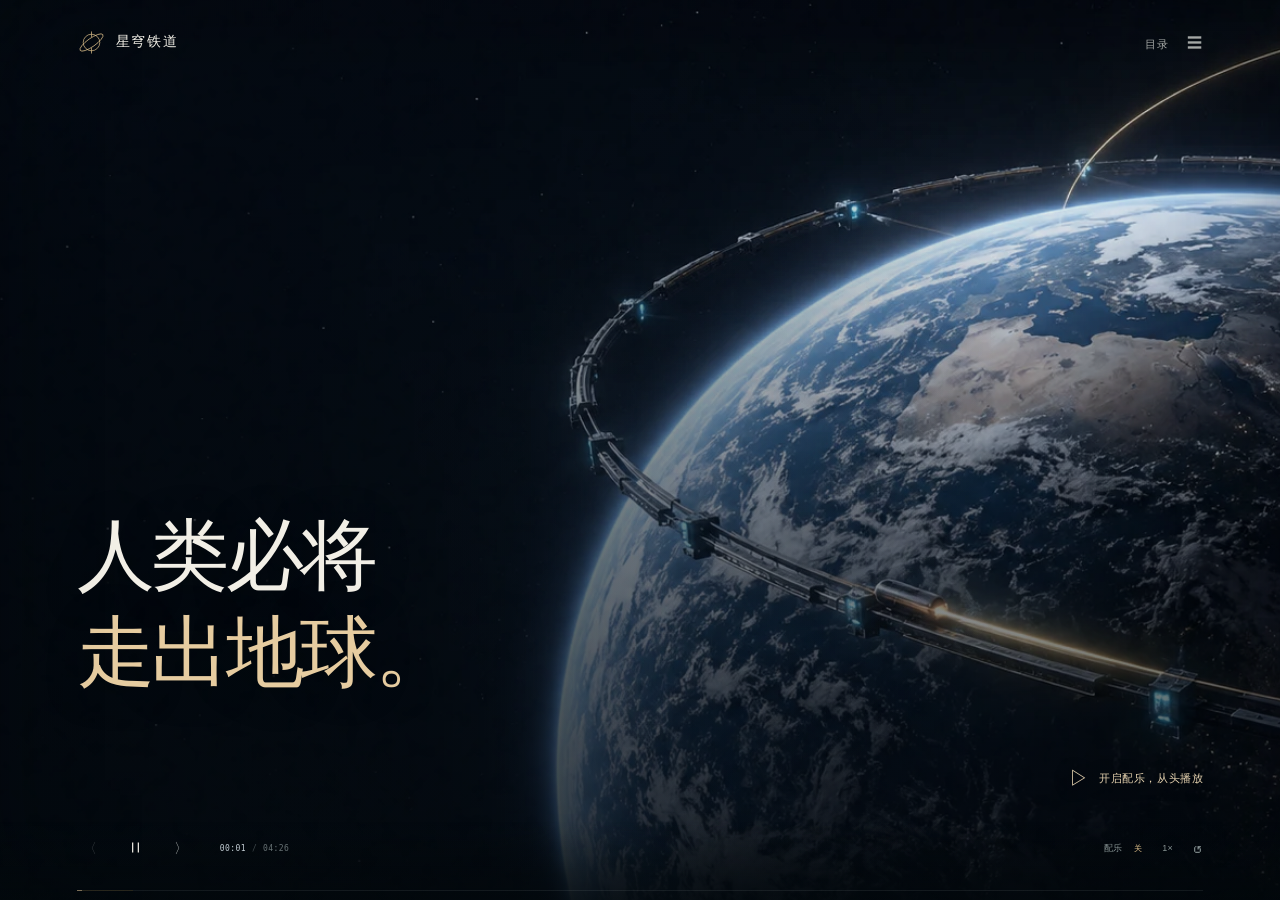
==== commit ec0e127e: "Publish Astral Rail 2222 cinematic presentation with synchronized score" ====
--- a/index.html
+++ b/index.html
@@ -1,18 +1,18 @@
 <!doctype html>
 <html lang="zh-CN"><head>
 <meta charset="UTF-8"><meta name="viewport" content="width=device-width,initial-scale=1.0,viewport-fit=cover"><meta name="theme-color" content="#03090f">
-<meta name="description" content="星穹铁道，2222。自动播放的科幻融资路演：从文明的必然逻辑，到行星环轨、恒星港与地火干线。">
+<meta name="description" content="星穹铁道，2222。电影式科幻路演：从飞船的能耗到可逆往返，从行星车站到铁路的历史必然，最后通向群星与商业。">
 <meta property="og:title" content="星穹铁道 · 2222｜让星球成为车站"><meta property="og:image" content="assets/orbit-hero.webp">
-<link rel="icon" type="image/svg+xml" href="assets/mark.svg"><link rel="stylesheet" href="cinema.css"><title>星穹铁道 · 2222 — 第一条路，总要由我们修起</title>
+<link rel="icon" type="image/svg+xml" href="assets/mark.svg"><link rel="stylesheet" href="cinema.css?v=20261026"><title>星穹铁道 · 2222 — 第一条路，总要由我们修起</title>
 </head><body>
 <canvas id="space" aria-hidden="true"></canvas>
 <main id="film" aria-label="星穹铁道自动路演" tabindex="-1"><div id="scenes"></div><div id="diagram-stage" class="diagram-stage" aria-hidden="true"><canvas id="diagram"></canvas></div><div class="frame-vignette" aria-hidden="true"></div><div class="grain" aria-hidden="true"></div><div id="transition-flash" aria-hidden="true"></div><noscript><div class="noscript"><h1>人类必将走出地球。<br>接下来，必须修路。</h1><p>请启用JavaScript播放动态路演，或<a href="explore.html">进入探索版</a>。</p></div></noscript></main>
-<header class="film-header"><a class="film-brand" href="#0" aria-label="重播星穹铁道路演"><svg viewBox="0 0 42 42" aria-hidden="true"><circle cx="21" cy="21" r="12"/><ellipse cx="21" cy="21" rx="20" ry="6" transform="rotate(-35 21 21)"/><path d="M21 5v8m0 16v8"/></svg><span>星穹铁道<small>ASTRAL RAIL INITIATIVE / 2222</small></span></a><div class="chapter-status"><span id="chapter-section">01 / 文明的必然</span><i></i><span id="scene-counter">01 / 18</span></div><div class="header-actions"><button id="chapters-open" aria-label="打开篇章目录" title="篇章目录">目录 <span>☰</span></button></div></header>
+<header class="film-header"><a class="film-brand" href="#0" aria-label="重播星穹铁道路演"><svg viewBox="0 0 42 42" aria-hidden="true"><circle cx="21" cy="21" r="12"/><ellipse cx="21" cy="21" rx="20" ry="6" transform="rotate(-35 21 21)"/><path d="M21 5v8m0 16v8"/></svg><span>星穹铁道<small>ASTRAL RAIL INITIATIVE / 2222</small></span></a><div class="chapter-status"><span id="chapter-section">01 / 文明的必然</span><i></i><span id="scene-counter">01 / 20</span></div><div class="header-actions"><button id="chapters-open" aria-label="打开篇章目录" title="篇章目录">目录 <span>☰</span></button></div></header>
 <aside class="scene-aside"><span id="scene-coordinate">EARTH / 2222</span><i></i><span>文明基础设施提案</span></aside>
 <div id="playback-hint" class="playback-hint">自动播放中 <span>·</span> 空格暂停 <span>·</span> ← → 切换镜头</div>
 <button id="music-start" class="music-start" aria-label="开启配乐并从头播放"><span aria-hidden="true">▷</span> 开启配乐，从头播放</button>
-<footer class="player"><div id="film-timeline" class="film-timeline" role="group" aria-label="路演镜头进度"></div><div class="player-controls"><div class="transport-controls"><button id="previous" aria-label="上一幕" title="上一幕（←）">〈</button><button id="play-pause" aria-label="暂停" title="暂停（空格）"><svg viewBox="0 0 24 24" aria-hidden="true"><path d="M8 5v14M16 5v14"/></svg></button><button id="next" aria-label="下一幕" title="下一幕（→）">〉</button><span class="timecode"><b id="elapsed-time">00:00</b><i>/</i><span id="total-time">03:10</span></span></div><div class="player-title"><span id="scene-name">出发</span><small id="player-state">自动播放</small></div><div class="view-controls"><button id="sound-toggle" aria-pressed="false" aria-label="开启配乐">配乐 <span>关</span></button><button id="speed-toggle" aria-label="调整播放速度">1×</button><button id="replay" aria-label="从头播放" title="从头播放">↺</button></div></div></footer>
+<footer class="player"><div id="film-timeline" class="film-timeline" role="group" aria-label="路演镜头进度"></div><div class="player-controls"><div class="transport-controls"><button id="previous" aria-label="上一幕" title="上一幕（←）">〈</button><button id="play-pause" aria-label="暂停" title="暂停（空格）"><svg viewBox="0 0 24 24" aria-hidden="true"><path d="M8 5v14M16 5v14"/></svg></button><button id="next" aria-label="下一幕" title="下一幕（→）">〉</button><span class="timecode"><b id="elapsed-time">00:00</b><i>/</i><span id="total-time">04:26</span></span></div><div class="player-title"><span id="scene-name">出发</span><small id="player-state">自动播放</small></div><div class="view-controls"><button id="sound-toggle" aria-pressed="false" aria-label="开启配乐">配乐 <span>关</span></button><button id="speed-toggle" aria-label="调整播放速度">1×</button><button id="replay" aria-label="从头播放" title="从头播放">↺</button></div></div></footer>
 <dialog id="chapters-dialog" aria-labelledby="chapters-title"><div class="dialog-head"><span class="eyebrow">星穹铁道 · 2222</span><button class="close-dialog" data-close="chapters-dialog" aria-label="关闭篇章目录">×</button></div><h2 id="chapters-title">下一站，群星。</h2><div class="menu-utilities"><a href="principle.html" id="principle-link">原理演示 ↗</a><a href="explore.html" id="explore-link">项目与收益模型 ↗</a><button id="fullscreen" aria-label="全屏播放">全屏 ⛶</button></div><div id="chapter-grid"></div><p class="music-credit">配乐：<a href="https://www.scottbuckley.com.au/library/the-climb/" target="_blank" rel="noopener">The Climb — Scott Buckley</a><br>Released under <a href="https://creativecommons.org/licenses/by/4.0/" target="_blank" rel="noopener">CC-BY 4.0</a> · <a href="https://www.scottbuckley.com.au" target="_blank" rel="noopener">www.scottbuckley.com.au</a><br>为本片剪辑，含段落衔接、音量调整与淡入淡出。</p><p class="dialog-foot">空格暂停 · ← → 切幕 · 手机左右滑动</p></dialog>
 <dialog id="invest-dialog" aria-labelledby="invest-title"><div class="dialog-head"><span class="eyebrow">EARTH—MARS / CAPITAL PROPOSAL</span><button class="close-dialog" data-close="invest-dialog" aria-label="关闭投资提案">×</button></div><h2 id="invest-title">一起修建<br>第一条地火干线。</h2><p>首轮1,200亿信用点，用于能量循环验证、可靠捕获与首段工程。这笔资金将推动第一条行星际铁路开工。</p><form id="invest-form"><label for="investor-name">投资方 / 产业伙伴</label><input id="investor-name" maxlength="60" placeholder="群星建设联合体" required><label for="investment-amount">拟参与金额 · 亿信用点</label><input id="investment-amount" type="number" min="1" max="1200" step="1" value="100" required><p class="share-note" id="investment-share">占首轮融资目标8.33%</p><button class="gold-button" type="submit">生成并下载投资提案 <span>↓</span></button><small id="proposal-status" role="status">提案由你保存，建设权益与出资安排留待共同商定。</small></form></dialog>
-<p id="toast" class="toast" role="status"></p><script type="module" src="cinema.js"></script>
+<p id="toast" class="toast" role="status"></p><script type="module" src="cinema.js?v=20261026"></script>
 </body></html>
--- a/cinema.css
+++ b/cinema.css
@@ -35,7 +35,7 @@
 .scene .body-copy{font-size:clamp(12px,1.02vw,16px);line-height:1.8;color:#e0e6e6c4;margin-top:24px;max-width:780px;letter-spacing:.025em;text-shadow:0 2px 12px #0009}
 .scene.technical .scene-content{top:29%;bottom:auto;transform:none;max-width:47%}.scene.technical h1{font-size:clamp(40px,4.5vw,70px)}.scene.technical .body-copy{font-size:13px;line-height:1.9;max-width:440px}
 .scene[data-scene='2'] .scene-bg{filter:brightness(.48) saturate(.6)}.fleet{opacity:.45;left:50%;top:19%;right:0;transform:rotate(-18deg)}
-.scene[data-scene='9'] .scene-content{bottom:16%}.scene[data-scene='9'] h1{font-size:clamp(45px,5.4vw,82px)}
+.scene[data-scene='11'] .scene-content{bottom:16%}.scene[data-scene='11'] h1{font-size:clamp(45px,5.4vw,82px)}
 .scene.message .scene-content{top:auto;bottom:24%;max-width:1170px}.scene.message h1{font-size:clamp(40px,5.5vw,82px)}.signal-indicator{opacity:.4}
 .metrics{gap:38px;margin-top:28px}.metric{border:0;padding-left:0;min-width:0}.metric strong{font-size:54px;font-weight:300;color:#ead3ad;letter-spacing:-.06em}.metric strong small{font-size:10px;color:#d5deddad;margin-left:8px;letter-spacing:.02em}.metric>span{font-size:10px;color:#c7d4d6a8;line-height:1.6;margin-top:8px}
 .scene.network .metrics .metric:last-child{display:none}.scene.network h1{font-size:clamp(37px,4vw,62px)}.scene.network .metric strong{font-size:60px}.scene.network .scene-content{top:24%}
@@ -43,7 +43,7 @@
 .diagram-stage{left:47%;top:18%;height:69%;width:51%}.diagram-stage.transport-stage{top:34%;height:52%;left:9%;width:82%}.diagram-stage.network-stage{left:43%;width:53%;top:25%;height:55%}
 .speed-bands{gap:0;top:39%;width:31%}.speed-band{border:0;background:none;padding:0;font:26px/1.5 monospace;color:#e8d0a7;display:none}.speed-band.active{display:block}.speed-band small{font-size:10px;color:#b3cad0;margin-top:14px;line-height:1.8}.speed-band i{position:relative;display:block;height:1px;width:100%;left:0;margin-top:24px;opacity:.7}.speed-band.active i{animation:none}
 .travel-profile{border:0;max-width:300px;margin-top:25px}.travel-profile div{display:none;border:0;padding:0}.travel-profile div:last-child{display:block}.travel-profile b{font:300 58px/1 Arial,sans-serif;color:#e9cfa2}.travel-profile span{font-size:10px;color:#d2dfdfb8;margin-top:10px}
-.scene[data-scene='14'] .metrics .metric:nth-child(2){display:none}.scene[data-scene='14'] .metric strong{font-size:50px}.scene[data-scene='14'] .scene-content{bottom:18%}
+.scene[data-scene='16'] .metrics .metric:nth-child(2){display:none}.scene[data-scene='16'] .metric strong{font-size:50px}.scene[data-scene='16'] .scene-content{bottom:18%}
 .scene.financial .scene-content{top:24%;bottom:auto;max-width:none}.scene.financial h1{font-size:clamp(42px,5.1vw,76px)}.scene.financial .metrics{margin-top:35px;gap:50px}.scene.financial .metric strong{font-size:62px}.scene.financial .metrics .metric:last-child{display:none}.cash-chart{height:20%;bottom:16%;opacity:.7}
 .scene.financial .scene-shade{background:linear-gradient(90deg,#02080bd9,#02080b88 55%,#02080b33),linear-gradient(0deg,#02080bf0,transparent 70%)}
 .scene.capital .scene-content{top:auto;bottom:20%;max-width:100%}.scene.capital h1{font-size:clamp(40px,5.2vw,80px)}.scene.capital .metrics{margin-top:30px}.scene.capital .metric strong{font-size:58px}.scene.capital .metrics .metric:not(:first-child),.funding-bars{display:none}
@@ -67,18 +67,18 @@
  .diagram-stage{top:38%;left:0;width:100%;height:49%}.diagram-stage.transport-stage{top:35%;height:49%;left:2%;width:96%}.diagram-stage.network-stage{left:4%;width:92%;height:39%;top:48%}
  .scene.transport .scene-content{top:16%;bottom:auto}.scene.transport h1{font-size:34px;line-height:1.35}.scene.transport .body-copy{font-size:11px;margin-top:18px}
  .scene.bands .scene-content{top:21%;bottom:auto}.scene.bands h1{font-size:37px}.speed-bands{top:55%;left:25px;right:25px;width:auto}.speed-band{font-size:23px}.speed-band small{display:block;margin:13px 0 0;font-size:9px}.speed-band i{margin-top:23px}
- .scene[data-scene='9'] .scene-content{bottom:22%}.scene[data-scene='9'] h1{font-size:35px;line-height:1.38}.scene.message .scene-content{top:auto;bottom:31%}.scene.message h1{font-size:31px;line-height:1.6}.scene.message .body-copy{font-size:10px}
+ .scene[data-scene='11'] .scene-content{bottom:22%}.scene[data-scene='11'] h1{font-size:35px;line-height:1.38}.scene.message .scene-content{top:auto;bottom:31%}.scene.message h1{font-size:31px;line-height:1.6}.scene.message .body-copy{font-size:10px}
  .travel-profile{margin-top:26px}.travel-profile b{font-size:48px}.travel-profile span{font-size:9px}
  .metrics{flex-wrap:nowrap;gap:30px;margin-top:27px}.metric strong{font-size:38px}.metric strong small{display:block;font-size:8px;margin:7px 0 0}.metric>span{font-size:8px;margin-top:7px}
  .scene.network .scene-content{top:16%;bottom:auto}.scene.network h1{font-size:30px;line-height:1.4}.scene.network .body-copy{font-size:10px;margin-top:17px}.scene.network .metrics{margin-top:22px}.scene.network .metric strong{font-size:43px}.scene.network .metric strong small{display:inline;margin-left:7px;font-size:11px}
- .scene[data-scene='14'] .scene-content{bottom:24%}.scene[data-scene='14'] .metric strong{font-size:37px}.scene[data-scene='14'] h1{font-size:37px}
+ .scene[data-scene='16'] .scene-content{bottom:24%}.scene[data-scene='16'] .metric strong{font-size:37px}.scene[data-scene='16'] h1{font-size:37px}
  .scene.financial .scene-content{top:17%;bottom:auto}.scene.financial h1{font-size:33px;line-height:1.4}.scene.financial .body-copy{font-size:10px}.scene.financial .metrics{display:flex;gap:33px;margin-top:30px}.scene.financial .metric strong{font-size:34px}.scene.financial .metric strong small{display:block;font-size:8px;margin:8px 0 0}.scene.financial .metric>span{font-size:8px}.cash-chart{bottom:20%;height:23%}
  .scene.capital .scene-content{top:auto;bottom:23%;max-width:none}.scene.capital h1{font-size:34px;line-height:1.4}.scene.capital .body-copy{font-size:11px}.scene.capital .metrics{margin-top:26px}.scene.capital .metric strong{font-size:48px}.scene.capital .metric strong small{display:inline;font-size:10px;margin-left:9px}.scene.capital .metric>span{max-width:none;font-size:9px}
  .scene.investment .scene-content{top:auto;bottom:18%;max-width:none}.scene.investment h1{font-size:35px;line-height:1.45}.scene.investment .body-copy{font-size:11px;line-height:1.8;margin-top:21px}.scene.investment .metrics{margin:26px 0}.scene.investment .metric strong{font-size:40px}.scene.investment .metric strong small{font-size:10px;display:inline;margin-left:9px}.scene.investment .metric>span{font-size:9px;margin-top:8px}.scene.investment .gold-button{width:auto;min-height:47px;padding:12px 20px;font-size:11px;gap:28px}
  .player{height:67px;min-height:0;padding:0 25px 14px;background:linear-gradient(transparent,#02080b88)}.player-controls{height:48px;gap:12px;margin:0;justify-content:space-between}.film-timeline{bottom:10px}.transport-controls{gap:12px}.transport-controls button{min-width:22px;font-size:13px}.timecode{font-size:7px}.timecode i{margin:0 4px}.view-controls{gap:14px}.view-controls button,#sound-toggle{font-size:8px}#replay{font-size:17px}#sound-toggle span{font-size:7px;margin-left:5px}
  #chapters-dialog{padding:27px 24px}.menu-utilities{gap:17px;margin-bottom:21px}.menu-utilities a,.menu-utilities button{font-size:10px}#chapter-grid{gap:0 15px}#chapter-grid button{font-size:10px;padding:13px 0;gap:7px}#chapter-grid button span{font-size:8px}#chapters-dialog h2{font-size:30px}.dialog-foot{font-size:8px}
 }
-@media(max-width:360px){.scene h1{font-size:34px}.scene[data-scene='9'] h1{font-size:30px}.scene.investment h1{font-size:29px}.scene.investment .scene-content{bottom:18%}.scene.financial h1{font-size:29px}.scene.financial .metrics{gap:24px}.scene.financial .metric strong{font-size:30px}.scene.capital h1{font-size:30px}.scene.message h1{font-size:27px}.scene.network h1{font-size:27px}.scene.transport h1{font-size:29px}.view-controls{gap:10px}.timecode{display:none}}
+@media(max-width:360px){.scene h1{font-size:34px}.scene[data-scene='11'] h1{font-size:30px}.scene.investment h1{font-size:29px}.scene.investment .scene-content{bottom:18%}.scene.financial h1{font-size:29px}.scene.financial .metrics{gap:24px}.scene.financial .metric strong{font-size:30px}.scene.capital h1{font-size:30px}.scene.message h1{font-size:27px}.scene.network h1{font-size:27px}.scene.transport h1{font-size:29px}.view-controls{gap:10px}.timecode{display:none}}
 /* One sustained memory, entered only after the future-facing argument is complete. */
 .logic-story>.scene-content{display:none!important}
 .story-visuals,.story-titles,.story-visual{position:absolute;inset:0;pointer-events:none}
@@ -98,8 +98,31 @@
 @media(max-width:360px){.story-copy h2{font-size:34px}.story-copy p{font-size:10px}.story-copy.rail h2{font-size:32px}}
 @media(max-width:700px){.story-visual.ship .story-bg{object-position:100% center;transform:scale(calc(1 + var(--shot-p,0)*.035))}}
 .fleet{display:none!important}.scene[data-scene="4"] .scene-shade{background:linear-gradient(90deg,#03090fbb,transparent 65%)}.scene[data-scene="7"] .scene-shade{background:radial-gradient(ellipse at 50% 50%,#0b223322,transparent 70%)}
-@media(max-width:360px){.scene[data-scene="14"] h1{font-size:30px}}
+@media(max-width:360px){.scene[data-scene="16"] h1{font-size:30px}}
 .music-start{position:fixed;right:var(--safe);bottom:98px;z-index:31;background:none;padding:10px 0;color:#e7d4b1;font-size:11px;letter-spacing:.05em;text-shadow:0 2px 16px #000;display:flex;align-items:center;gap:10px;transition:color .2s}
 .music-start span{font-size:20px}.music-start:hover{color:#fff}.music-start[hidden]{display:none}
 .music-credit{font-size:10px;line-height:1.9;margin-top:26px;color:#9aacae}.music-credit a{color:#d1b98e}.music-credit a:hover{color:#fff}
 @media(max-width:700px){.music-start{font-size:10px;bottom:72px}.music-start span{font-size:17px}.music-credit{font-size:9px}}
+
+/* Gentle dissolves connect each argument; diagrams keep moving between matched scenes. */
+.scene,.scene.active,.scene.leaving{transform:none;filter:none;transition:opacity 1.1s ease,visibility 1.1s}
+.scene.leaving .scene-content,.scene.leaving .story-titles{opacity:0;transition:opacity .2s ease}
+.scene.active h1 .line{animation-delay:calc(var(--i,0)*.15s + .34s)}
+#transition-flash{display:none!important}
+.scene-bg{transform:scale(calc(1.025 + var(--p,0)*.07)) translateX(calc(var(--p,0)*-1.5%))}
+.hook-story .story-bg{transform:scale(calc(1.04 + var(--p,0)*.12)) translateX(calc(var(--p,0)*-1%))}
+.hook-story .story-copy{bottom:22%;max-width:1450px}
+.hook-story .story-copy h2{font-size:clamp(48px,6.1vw,100px);line-height:1.25}
+.hook-story .story-copy.bill h2 em{font-size:clamp(56px,7.3vw,128px)}
+.hook-number{font-family:Arial,sans-serif;font-weight:400;letter-spacing:-.055em}
+.hook-story .story-copy.bill p{max-width:900px}
+.physics-condition{font-size:11px;line-height:1.8;color:#d5be94;margin-top:25px;letter-spacing:.05em}
+.diagram-stage.physics-stage{left:47%;top:21%;width:50%;height:63%}
+.scene.energy-focus .scene-content,.scene.physics-cycle .scene-content{top:26%;max-width:45%}
+.scene.energy-focus h1,.scene.physics-cycle h1{font-size:clamp(38px,4.4vw,69px)}
+.scene.energy-focus .body-copy,.scene.physics-cycle .body-copy{max-width:580px}
+.speed-band .return-pulse{top:0;bottom:auto;animation-direction:reverse!important;background:var(--cyan)!important;box-shadow:0 0 12px #74e4eb66!important}
+@media(max-width:700px){.hook-story .story-copy{bottom:26%;right:25px}.hook-story .story-copy h2{font-size:clamp(31px,8.6vw,49px)}.hook-story .story-copy.bill h2 em{font-size:clamp(33px,9.3vw,52px)}.hook-story .story-copy.bill p{max-width:100%;font-size:11px}.diagram-stage.physics-stage{left:3%;top:46%;width:94%;height:37%}.scene.energy-focus .scene-content,.scene.physics-cycle .scene-content{top:16%;max-width:none}.scene.energy-focus h1,.scene.physics-cycle h1{font-size:clamp(30px,8.4vw,43px)}.scene.energy-focus .body-copy,.scene.physics-cycle .body-copy{font-size:11px;margin-top:17px;max-width:100%}.physics-condition{font-size:8px;margin-top:16px;letter-spacing:0}.scene[data-scene='11'] h1{font-size:32px}.scene[data-scene='16'] h1{font-size:34px}}
+@media(max-width:360px){.hook-story .story-copy h2{font-size:28px}.hook-story .story-copy.bill h2 em{font-size:30px}.scene.physics-cycle h1{font-size:28px}.scene[data-scene='11'] h1{font-size:28px}.scene[data-scene='16'] h1{font-size:30px}.scene[data-scene='10'] h1{font-size:30px}}
+
+.scene.energy-focus .scene-bg{filter:brightness(.52) saturate(.7)}
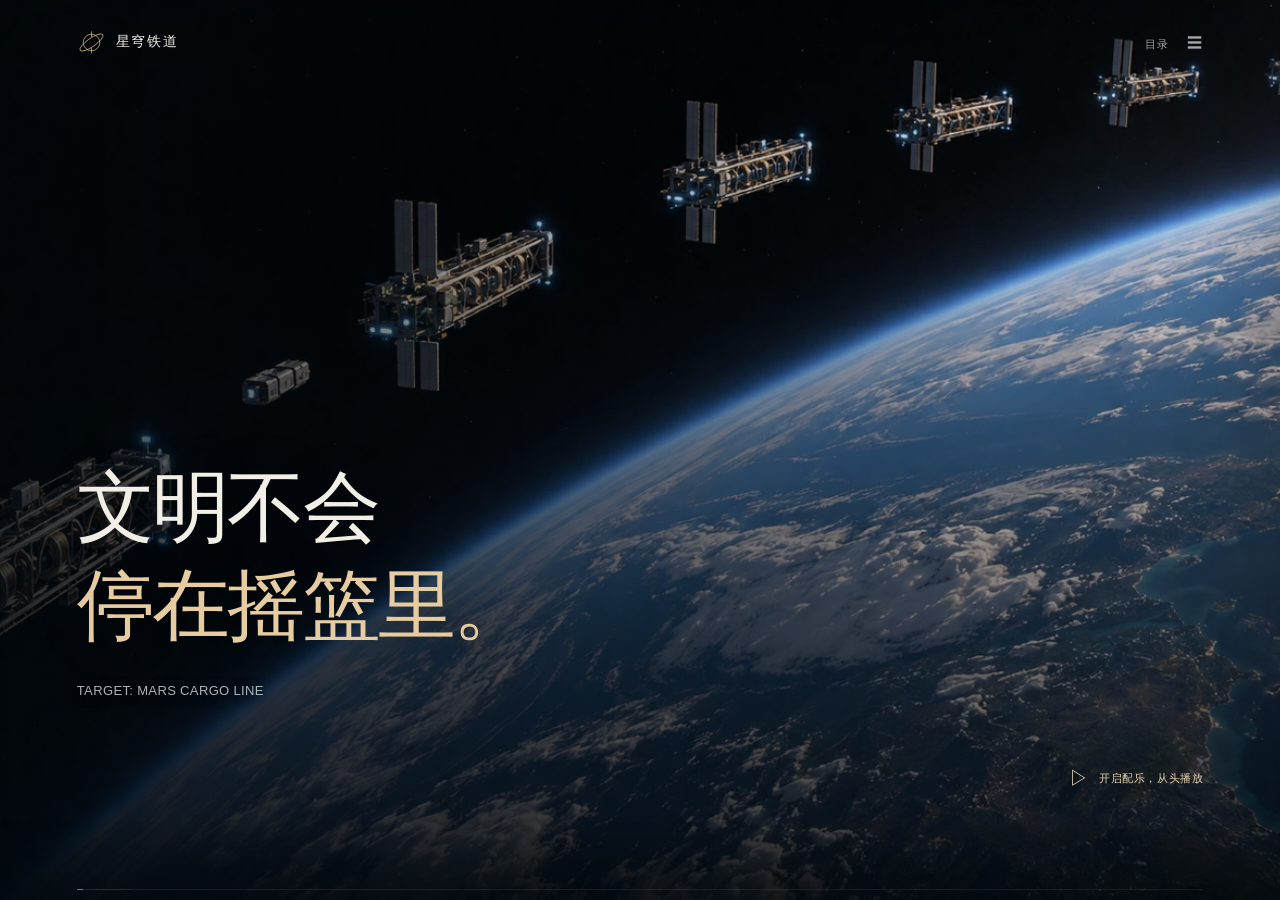
==== commit 2391c463: "Publish Astral Rail 2222 cinematic presentation with synchronized score" ====
--- a/index.html
+++ b/index.html
@@ -2,8 +2,8 @@
 <html lang="zh-CN"><head>
 <meta charset="UTF-8"><meta name="viewport" content="width=device-width,initial-scale=1.0,viewport-fit=cover"><meta name="theme-color" content="#03090f">
 <meta name="description" content="星穹铁道，2222。电影式科幻路演：从飞船的能耗到可逆往返，从行星车站到铁路的历史必然，最后通向群星与商业。">
-<meta property="og:title" content="星穹铁道 · 2222｜让星球成为车站"><meta property="og:image" content="assets/orbit-hero.webp">
-<link rel="icon" type="image/svg+xml" href="assets/mark.svg"><link rel="stylesheet" href="cinema.css?v=20261026"><title>星穹铁道 · 2222 — 第一条路，总要由我们修起</title>
+<meta property="og:title" content="星穹铁道 · 2222｜让星球成为车站"><meta property="og:image" content="assets/orbit-hero.webp?v=20261026-epic3">
+<link rel="icon" type="image/svg+xml" href="assets/mark.svg?v=20261026-epic3"><link rel="stylesheet" href="cinema.css?v=20261026-epic3"><title>星穹铁道 · 2222 — 第一条路，总要由我们修起</title>
 </head><body>
 <canvas id="space" aria-hidden="true"></canvas>
 <main id="film" aria-label="星穹铁道自动路演" tabindex="-1"><div id="scenes"></div><div id="diagram-stage" class="diagram-stage" aria-hidden="true"><canvas id="diagram"></canvas></div><div class="frame-vignette" aria-hidden="true"></div><div class="grain" aria-hidden="true"></div><div id="transition-flash" aria-hidden="true"></div><noscript><div class="noscript"><h1>人类必将走出地球。<br>接下来，必须修路。</h1><p>请启用JavaScript播放动态路演，或<a href="explore.html">进入探索版</a>。</p></div></noscript></main>
@@ -14,5 +14,5 @@
 <footer class="player"><div id="film-timeline" class="film-timeline" role="group" aria-label="路演镜头进度"></div><div class="player-controls"><div class="transport-controls"><button id="previous" aria-label="上一幕" title="上一幕（←）">〈</button><button id="play-pause" aria-label="暂停" title="暂停（空格）"><svg viewBox="0 0 24 24" aria-hidden="true"><path d="M8 5v14M16 5v14"/></svg></button><button id="next" aria-label="下一幕" title="下一幕（→）">〉</button><span class="timecode"><b id="elapsed-time">00:00</b><i>/</i><span id="total-time">04:26</span></span></div><div class="player-title"><span id="scene-name">出发</span><small id="player-state">自动播放</small></div><div class="view-controls"><button id="sound-toggle" aria-pressed="false" aria-label="开启配乐">配乐 <span>关</span></button><button id="speed-toggle" aria-label="调整播放速度">1×</button><button id="replay" aria-label="从头播放" title="从头播放">↺</button></div></div></footer>
 <dialog id="chapters-dialog" aria-labelledby="chapters-title"><div class="dialog-head"><span class="eyebrow">星穹铁道 · 2222</span><button class="close-dialog" data-close="chapters-dialog" aria-label="关闭篇章目录">×</button></div><h2 id="chapters-title">下一站，群星。</h2><div class="menu-utilities"><a href="principle.html" id="principle-link">原理演示 ↗</a><a href="explore.html" id="explore-link">项目与收益模型 ↗</a><button id="fullscreen" aria-label="全屏播放">全屏 ⛶</button></div><div id="chapter-grid"></div><p class="music-credit">配乐：<a href="https://www.scottbuckley.com.au/library/the-climb/" target="_blank" rel="noopener">The Climb — Scott Buckley</a><br>Released under <a href="https://creativecommons.org/licenses/by/4.0/" target="_blank" rel="noopener">CC-BY 4.0</a> · <a href="https://www.scottbuckley.com.au" target="_blank" rel="noopener">www.scottbuckley.com.au</a><br>为本片剪辑，含段落衔接、音量调整与淡入淡出。</p><p class="dialog-foot">空格暂停 · ← → 切幕 · 手机左右滑动</p></dialog>
 <dialog id="invest-dialog" aria-labelledby="invest-title"><div class="dialog-head"><span class="eyebrow">EARTH—MARS / CAPITAL PROPOSAL</span><button class="close-dialog" data-close="invest-dialog" aria-label="关闭投资提案">×</button></div><h2 id="invest-title">一起修建<br>第一条地火干线。</h2><p>首轮1,200亿信用点，用于能量循环验证、可靠捕获与首段工程。这笔资金将推动第一条行星际铁路开工。</p><form id="invest-form"><label for="investor-name">投资方 / 产业伙伴</label><input id="investor-name" maxlength="60" placeholder="群星建设联合体" required><label for="investment-amount">拟参与金额 · 亿信用点</label><input id="investment-amount" type="number" min="1" max="1200" step="1" value="100" required><p class="share-note" id="investment-share">占首轮融资目标8.33%</p><button class="gold-button" type="submit">生成并下载投资提案 <span>↓</span></button><small id="proposal-status" role="status">提案由你保存，建设权益与出资安排留待共同商定。</small></form></dialog>
-<p id="toast" class="toast" role="status"></p><script type="module" src="cinema.js?v=20261026"></script>
+<p id="toast" class="toast" role="status"></p><script type="module" src="cinema.js?v=20261026-epic3"></script>
 </body></html>
--- a/cinema.css
+++ b/cinema.css
@@ -126,3 +126,107 @@
 @media(max-width:360px){.hook-story .story-copy h2{font-size:28px}.hook-story .story-copy.bill h2 em{font-size:30px}.scene.physics-cycle h1{font-size:28px}.scene[data-scene='11'] h1{font-size:28px}.scene[data-scene='16'] h1{font-size:30px}.scene[data-scene='10'] h1{font-size:30px}}
 
 .scene.energy-focus .scene-bg{filter:brightness(.52) saturate(.7)}
+
+/* Adopted screenplay edition. Motion follows the same timeline as typography. */
+.scene h1,.story-copy h2{font-weight:600;letter-spacing:-.035em}
+.scene .body-copy strong{color:#ede5d5;font-weight:500}
+.scene .body-copy{font-size:clamp(15px,1.35vw,22px);line-height:1.85;max-width:960px}
+.scene.technical .body-copy{font-size:clamp(13px,1.1vw,18px);max-width:650px}
+.scene .scene-content{top:47%;bottom:auto;transform:translateY(-50%)}
+.scene.technical .scene-content{top:46%;max-width:46%}
+.scene.energy-focus .scene-content,.scene.physics-cycle .scene-content,.scene.exchange-scene .scene-content{top:47%}
+.scene.technical h1{font-size:clamp(37px,4.05vw,67px);line-height:1.32}
+.scene:has(.physics-condition) h1{font-size:clamp(35px,3.8vw,63px)}
+.scene.energy-focus h1,.scene.physics-cycle h1{font-size:clamp(34px,3.9vw,66px)}
+.scene[data-beat] h1 .line,.scene[data-beat] .body-copy{animation:none!important;transform:none}
+.scene .physics-condition{font-size:13px;color:#b4c1c7;margin-top:24px}
+.hook-story .story-copy.bill{max-width:1600px;bottom:24%}
+.hook-story .story-copy.bill h2 em{font-size:clamp(44px,7.8vw,138px);color:#a0e8ee;text-shadow:0 0 50px #77eff526}
+.hook-story .bill-unit{font-size:clamp(27px,3.4vw,57px);margin-top:12px;font-weight:500;letter-spacing:.01em}
+.hook-story .story-copy.bill p{max-width:1100px;font-size:clamp(15px,1.3vw,22px)}
+.hook-story .story-visual.bill .story-bg{filter:brightness(.42) saturate(.65)}
+.story-copy{max-width:1480px;bottom:22%}
+.history-story .story-copy h2{font-size:clamp(42px,5.2vw,83px);line-height:1.32}
+.history-story .story-copy p{font-size:clamp(15px,1.3vw,22px);max-width:1000px}
+.history-story .story-copy.settlement h2{font-size:clamp(38px,4.65vw,76px)}
+.scene.inevitability h1{font-size:clamp(45px,5.6vw,92px)}
+.scene.inevitability .body-copy{max-width:1250px;line-height:1.95}
+.scene.seedship .scene-content{max-width:1200px;bottom:auto!important;top:49%}
+.scene.seedship h1{font-size:clamp(42px,5vw,83px)}
+.scene.seedship .scene-bg{filter:brightness(.67)}
+.scene.voyage .scene-content{max-width:70%;top:47%}
+.scene.voyage h1{font-size:clamp(42px,5.1vw,80px)}
+.scene.voyage .travel-profile{max-width:850px}
+.route-spec{font-size:13px;color:#ddc69d;margin-top:23px;line-height:1.8}
+.scene.transport .scene-content{max-width:95%;top:22%;transform:translateY(-40%)}
+.scene.transport h1{font-size:clamp(33px,4vw,63px)}
+.scene.transport .body-copy{font-size:16px;max-width:1000px;margin-top:16px}
+.scene.transport .route-spec{font-size:12px;margin-top:13px}
+.diagram-stage.transport-stage{top:40%;height:48%}
+.engineering-list{padding:0;list-style:none;margin:26px 0 0;display:grid;gap:13px;color:#d9e4e7;font-size:16px;counter-reset:eng}
+.engineering-list li{counter-increment:eng}.engineering-list li:before{content:'0' counter(eng);color:#90c9d4;margin-right:14px;font:12px monospace}.engineering-list span{color:#839da9;font-size:12px;margin-left:15px}
+.scene.orbital-system .scene-content{top:43%;max-width:47%}
+.scene.orbital-system h1{font-size:clamp(35px,3.7vw,62px)}
+.speed-bands{top:37%;width:35%;gap:16px}
+.speed-band,.speed-band.active{display:block!important;opacity:.45;font:clamp(20px,2.5vw,38px)/1.3 monospace;padding:20px 0;background:none}
+.speed-band.active{opacity:1}.speed-band small{font-size:13px;margin-top:13px}
+.speed-band i{animation:none!important;left:calc(var(--pulse-p,0)*100% - 70px)!important;bottom:0;top:auto!important;width:70px;opacity:var(--pulse-alpha,0);background:var(--cyan)}
+.speed-band .return-pulse{left:calc((1 - var(--pulse-p,0))*100% - 70px)!important;bottom:6px!important;top:auto!important;background:var(--gold)!important}
+.scene.bands .scene-bg,.scene.exchange-scene .scene-bg{filter:brightness(.34) saturate(.5)}
+.scene.assembly-scene .scene-bg{filter:brightness(.2) saturate(.3)}
+.terminal-report{position:absolute;left:var(--safe);bottom:17%;color:#81d9c2;font:13px/1.8 Consolas,monospace;letter-spacing:.04em;z-index:5;opacity:var(--terminal-alpha,0)}
+.terminal-report span{color:#c8e9dc}.terminal-report p{margin-top:5px}
+.scene.message .scene-content{top:43%;bottom:auto;max-width:1200px}
+.scene.message h1{font-size:clamp(45px,5.3vw,86px);line-height:1.35}
+.network-scale{font-size:12px;color:#a0b6bd;line-height:1.9;margin-top:22px}
+.scene.network .scene-content{top:46%}.scene.network .metrics .metric{display:block!important}
+.scene.network .metrics{gap:35px}
+.scene.commercial .scene-content{top:46%;max-width:100%}
+.scene.commercial h1{font-size:clamp(42px,5vw,80px)}
+.scene.commercial .metrics{margin-top:34px}.scene.commercial .metric{display:block!important}.scene.commercial .metric strong{font-size:58px}
+.scene.financial .scene-content{top:15%;transform:none;max-width:100%}
+.scene.financial h1{font-size:clamp(40px,4.6vw,74px)}
+.scene.financial .body-copy{margin-top:20px;font-size:18px;max-width:1200px}
+.scene.financial .metrics .metric:last-child{display:block}.scene.financial .metrics{gap:75px;margin-top:36px}
+.scene.financial .metric strong{font-size:65px}.scene.financial .metric strong small{font-size:14px}.scene.financial .metric>span{font-size:14px}
+.cash-chart{height:23%;bottom:14%}
+.scene.capital .scene-content{top:45%;bottom:auto;max-width:53%;transform:translateY(-50%)}
+.scene.capital h1{font-size:clamp(37px,4.4vw,73px)}
+.scene.capital .body-copy{font-size:18px;max-width:700px}.scene.capital .metrics{margin-top:30px}.scene.capital .metric strong{font-size:65px}
+.funding-bars{display:grid;top:32%;width:33%;gap:27px}.funding-row{font-size:17px}.funding-row i{height:3px}
+.finale-story .story-copy{bottom:32%;max-width:1600px}
+.finale-story .story-copy h2{font-size:clamp(45px,5.4vw,89px);line-height:1.4}
+.finale-story .story-copy.capital-call h2 em{font-size:clamp(70px,9vw,150px)}
+.finale-story .story-copy.verdict h2{font-size:clamp(43px,5vw,82px);line-height:1.55}
+.finale-story .story-copy.film-title h2 span:first-child{font-size:clamp(70px,8.2vw,136px);letter-spacing:.03em;margin-bottom:25px}
+.finale-story .story-copy.film-title h2 span:last-child{font-size:clamp(30px,3.5vw,57px)}
+.finale-action{position:absolute;left:var(--safe);bottom:17%;z-index:5;display:flex;align-items:center;gap:30px;opacity:var(--final-action,0);pointer-events:none}
+.finale-action button,.finale-action a{pointer-events:auto}.finale-action a{font-size:13px;color:#cbbd9f}
+.scene-caption{display:none!important}
+@media(max-width:700px){
+ .scene .scene-content,.scene.technical .scene-content,.scene.seedship .scene-content,.scene.voyage .scene-content,.scene.capital .scene-content{top:18%;bottom:auto;transform:none;max-width:none;left:25px;right:25px}
+ .scene h1,.scene.technical h1,.scene.energy-focus h1,.scene.physics-cycle h1,.scene:has(.physics-condition) h1,.scene.seedship h1,.scene.voyage h1,.scene.inevitability h1,.scene.commercial h1{font-size:clamp(28px,8.1vw,39px);line-height:1.4}
+ .scene .body-copy,.scene.technical .body-copy,.scene.commercial .body-copy{font-size:12px;line-height:1.85;max-width:100%;margin-top:18px}
+ .scene .physics-condition,.route-spec{font-size:9px;line-height:1.8;margin-top:15px}
+ .hook-story .story-copy.bill{bottom:30%;max-width:none}.hook-story .story-copy.bill h2 em{font-size:clamp(28px,8.2vw,45px)}.hook-story .bill-unit{font-size:24px}.hook-story .story-copy.bill p{font-size:12px;line-height:1.8}
+ .history-story .story-copy h2,.history-story .story-copy.settlement h2{font-size:clamp(29px,8.5vw,40px)}.history-story .story-copy p{font-size:12px}
+ .scene.orbital-system .scene-content{top:13%;max-width:none}.engineering-list{font-size:11px;gap:9px;margin-top:14px}.engineering-list span{font-size:9px;margin-left:8px}.engineering-list li:before{font-size:9px;margin-right:9px}
+ .diagram-stage{top:48%;height:40%}.diagram-stage.physics-stage{top:48%;height:38%}.diagram-stage.transport-stage{top:48%;height:37%}
+ .speed-bands{top:53%;left:25px;right:25px;width:auto;gap:7px}.speed-band{font-size:23px;padding:14px 0}.speed-band small{font-size:10px;margin-top:8px}
+ .scene.inevitability .scene-content{top:24%}.scene.inevitability .body-copy{font-size:13px}
+ .scene.voyage .travel-profile{margin-top:30px;flex-wrap:wrap}.travel-profile div{flex:1 0 45%;padding:15px 0}.travel-profile b{font-size:40px}
+ .scene.message .scene-content{top:25%;bottom:auto}.scene.message h1{font-size:34px}.terminal-report{bottom:20%;right:25px;font-size:10px}
+ .scene.network .scene-content{top:14%;transform:none}.scene.network h1{font-size:29px}.scene.network .metrics{gap:35px;margin-top:19px}.scene.network .metric strong{font-size:36px}.network-scale{font-size:9px;margin-top:15px}.diagram-stage.network-stage{top:61%;height:25%}
+ .scene.commercial .scene-content{top:22%;transform:none}.scene.commercial .metrics{flex-wrap:wrap;gap:25px}.scene.commercial .metric strong{font-size:39px}.scene.commercial .metric strong small{font-size:10px}.scene.commercial .metric>span{font-size:9px}
+ .scene.financial .scene-content{top:14%;transform:none}.scene.financial h1{font-size:32px}.scene.financial .body-copy{font-size:11px}.scene.financial .metrics{display:grid;grid-template-columns:1fr 1fr;gap:23px 15px;margin-top:24px}.scene.financial .metric strong{font-size:35px}.scene.financial .metric strong small{font-size:9px}.scene.financial .metric>span{font-size:9px}.cash-chart{bottom:16%;height:18%}
+ .scene.capital .scene-content{top:14%}.scene.capital h1{font-size:32px}.scene.capital .body-copy{font-size:11px}.scene.capital .metrics{margin-top:18px}.scene.capital .metric strong{font-size:44px}.scene.capital .metric strong small{font-size:10px}
+ .funding-bars{top:56%;left:25px;right:25px;width:auto;gap:14px}.funding-row{font-size:11px;gap:7px}
+ .finale-story .story-copy{bottom:34%;max-width:none}.finale-story .story-copy h2,.finale-story .story-copy.verdict h2{font-size:clamp(26px,7.8vw,38px);line-height:1.5}.finale-story .story-copy.capital-call h2 em{font-size:clamp(39px,11vw,56px)}.finale-story .story-copy.film-title h2 span:first-child{font-size:38px;margin-bottom:20px}.finale-story .story-copy.film-title h2 span:last-child{font-size:24px}.finale-action{bottom:20%;gap:18px}.finale-action a{font-size:10px}.finale-action .gold-button{font-size:10px;padding:11px 15px}
+}
+
+@media(max-width:360px){.scene h1,.scene.technical h1,.scene.energy-focus h1,.scene.physics-cycle h1,.scene.seedship h1,.scene.voyage h1,.scene.inevitability h1,.scene.commercial h1,.scene.capital h1,.scene.financial h1,.scene.network h1,.scene.transport h1,.scene.message h1{font-size:26px!important}.scene .body-copy,.scene.technical .body-copy{font-size:11px}.engineering-list{font-size:10px}.scene.orbital-system .body-copy{font-size:10px}.scene.orbital-system .scene-content{top:12%}.scene.financial .metrics{margin-top:20px}.funding-bars{top:57%;gap:11px}.scene.network .metrics{margin-top:14px}.network-scale{margin-top:13px}}
+@media(min-width:701px){.scene.voyage .travel-profile{max-width:800px}.scene.voyage .body-copy{max-width:1000px}body:has(.scene.voyage.active) .diagram-stage{left:70%;width:27%;height:35%;top:26%}}
+@media(max-width:700px){.scene.transport .scene-content{top:14%;transform:none}.scene.transport .body-copy{font-size:11px}.scene.transport .route-spec{font-size:9px}.scene.capital .scene-content{transform:none}}
+
+.exchange-preview{position:absolute;left:47%;top:23%;width:50%;height:62%;border:0;background:transparent;z-index:4;pointer-events:none}.scene.exchange-scene .scene-bg{filter:brightness(.20) saturate(.6)}
+@media(max-width:700px){.exchange-preview{left:3%;top:48%;width:94%;height:38%}}
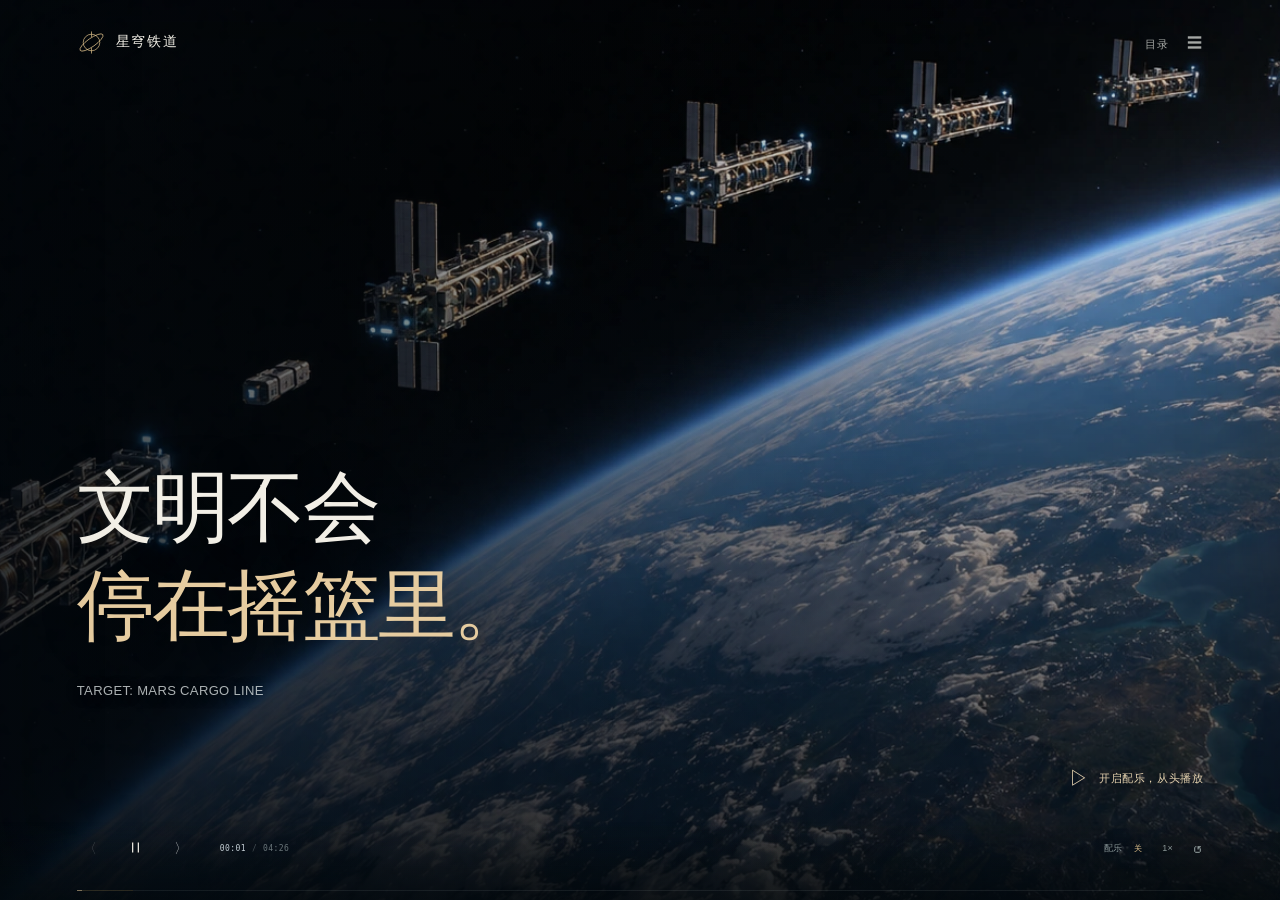
==== commit 2eca2c32: "Publish Astral Rail 2222 cinematic presentation with synchronized score" ====
--- a/index.html
+++ b/index.html
@@ -2,8 +2,8 @@
 <html lang="zh-CN"><head>
 <meta charset="UTF-8"><meta name="viewport" content="width=device-width,initial-scale=1.0,viewport-fit=cover"><meta name="theme-color" content="#03090f">
 <meta name="description" content="星穹铁道，2222。电影式科幻路演：从飞船的能耗到可逆往返，从行星车站到铁路的历史必然，最后通向群星与商业。">
-<meta property="og:title" content="星穹铁道 · 2222｜让星球成为车站"><meta property="og:image" content="assets/orbit-hero.webp?v=20261026-epic3">
-<link rel="icon" type="image/svg+xml" href="assets/mark.svg?v=20261026-epic3"><link rel="stylesheet" href="cinema.css?v=20261026-epic3"><title>星穹铁道 · 2222 — 第一条路，总要由我们修起</title>
+<meta property="og:title" content="星穹铁道 · 2222｜让星球成为车站"><meta property="og:image" content="assets/orbit-hero.webp?v=20261026-epic4">
+<link rel="icon" type="image/svg+xml" href="assets/mark.svg?v=20261026-epic4"><link rel="stylesheet" href="cinema.css?v=20261026-epic4"><title>星穹铁道 · 2222 — 第一条路，总要由我们修起</title>
 </head><body>
 <canvas id="space" aria-hidden="true"></canvas>
 <main id="film" aria-label="星穹铁道自动路演" tabindex="-1"><div id="scenes"></div><div id="diagram-stage" class="diagram-stage" aria-hidden="true"><canvas id="diagram"></canvas></div><div class="frame-vignette" aria-hidden="true"></div><div class="grain" aria-hidden="true"></div><div id="transition-flash" aria-hidden="true"></div><noscript><div class="noscript"><h1>人类必将走出地球。<br>接下来，必须修路。</h1><p>请启用JavaScript播放动态路演，或<a href="explore.html">进入探索版</a>。</p></div></noscript></main>
@@ -14,5 +14,5 @@
 <footer class="player"><div id="film-timeline" class="film-timeline" role="group" aria-label="路演镜头进度"></div><div class="player-controls"><div class="transport-controls"><button id="previous" aria-label="上一幕" title="上一幕（←）">〈</button><button id="play-pause" aria-label="暂停" title="暂停（空格）"><svg viewBox="0 0 24 24" aria-hidden="true"><path d="M8 5v14M16 5v14"/></svg></button><button id="next" aria-label="下一幕" title="下一幕（→）">〉</button><span class="timecode"><b id="elapsed-time">00:00</b><i>/</i><span id="total-time">04:26</span></span></div><div class="player-title"><span id="scene-name">出发</span><small id="player-state">自动播放</small></div><div class="view-controls"><button id="sound-toggle" aria-pressed="false" aria-label="开启配乐">配乐 <span>关</span></button><button id="speed-toggle" aria-label="调整播放速度">1×</button><button id="replay" aria-label="从头播放" title="从头播放">↺</button></div></div></footer>
 <dialog id="chapters-dialog" aria-labelledby="chapters-title"><div class="dialog-head"><span class="eyebrow">星穹铁道 · 2222</span><button class="close-dialog" data-close="chapters-dialog" aria-label="关闭篇章目录">×</button></div><h2 id="chapters-title">下一站，群星。</h2><div class="menu-utilities"><a href="principle.html" id="principle-link">原理演示 ↗</a><a href="explore.html" id="explore-link">项目与收益模型 ↗</a><button id="fullscreen" aria-label="全屏播放">全屏 ⛶</button></div><div id="chapter-grid"></div><p class="music-credit">配乐：<a href="https://www.scottbuckley.com.au/library/the-climb/" target="_blank" rel="noopener">The Climb — Scott Buckley</a><br>Released under <a href="https://creativecommons.org/licenses/by/4.0/" target="_blank" rel="noopener">CC-BY 4.0</a> · <a href="https://www.scottbuckley.com.au" target="_blank" rel="noopener">www.scottbuckley.com.au</a><br>为本片剪辑，含段落衔接、音量调整与淡入淡出。</p><p class="dialog-foot">空格暂停 · ← → 切幕 · 手机左右滑动</p></dialog>
 <dialog id="invest-dialog" aria-labelledby="invest-title"><div class="dialog-head"><span class="eyebrow">EARTH—MARS / CAPITAL PROPOSAL</span><button class="close-dialog" data-close="invest-dialog" aria-label="关闭投资提案">×</button></div><h2 id="invest-title">一起修建<br>第一条地火干线。</h2><p>首轮1,200亿信用点，用于能量循环验证、可靠捕获与首段工程。这笔资金将推动第一条行星际铁路开工。</p><form id="invest-form"><label for="investor-name">投资方 / 产业伙伴</label><input id="investor-name" maxlength="60" placeholder="群星建设联合体" required><label for="investment-amount">拟参与金额 · 亿信用点</label><input id="investment-amount" type="number" min="1" max="1200" step="1" value="100" required><p class="share-note" id="investment-share">占首轮融资目标8.33%</p><button class="gold-button" type="submit">生成并下载投资提案 <span>↓</span></button><small id="proposal-status" role="status">提案由你保存，建设权益与出资安排留待共同商定。</small></form></dialog>
-<p id="toast" class="toast" role="status"></p><script type="module" src="cinema.js?v=20261026-epic3"></script>
+<p id="toast" class="toast" role="status"></p><script type="module" src="cinema.js?v=20261026-epic4"></script>
 </body></html>
--- a/cinema.css
+++ b/cinema.css
@@ -230,3 +230,5 @@
 
 .exchange-preview{position:absolute;left:47%;top:23%;width:50%;height:62%;border:0;background:transparent;z-index:4;pointer-events:none}.scene.exchange-scene .scene-bg{filter:brightness(.20) saturate(.6)}
 @media(max-width:700px){.exchange-preview{left:3%;top:48%;width:94%;height:38%}}
+
+.scene[data-beat] h1 .line{opacity:1!important;transform:none!important}
